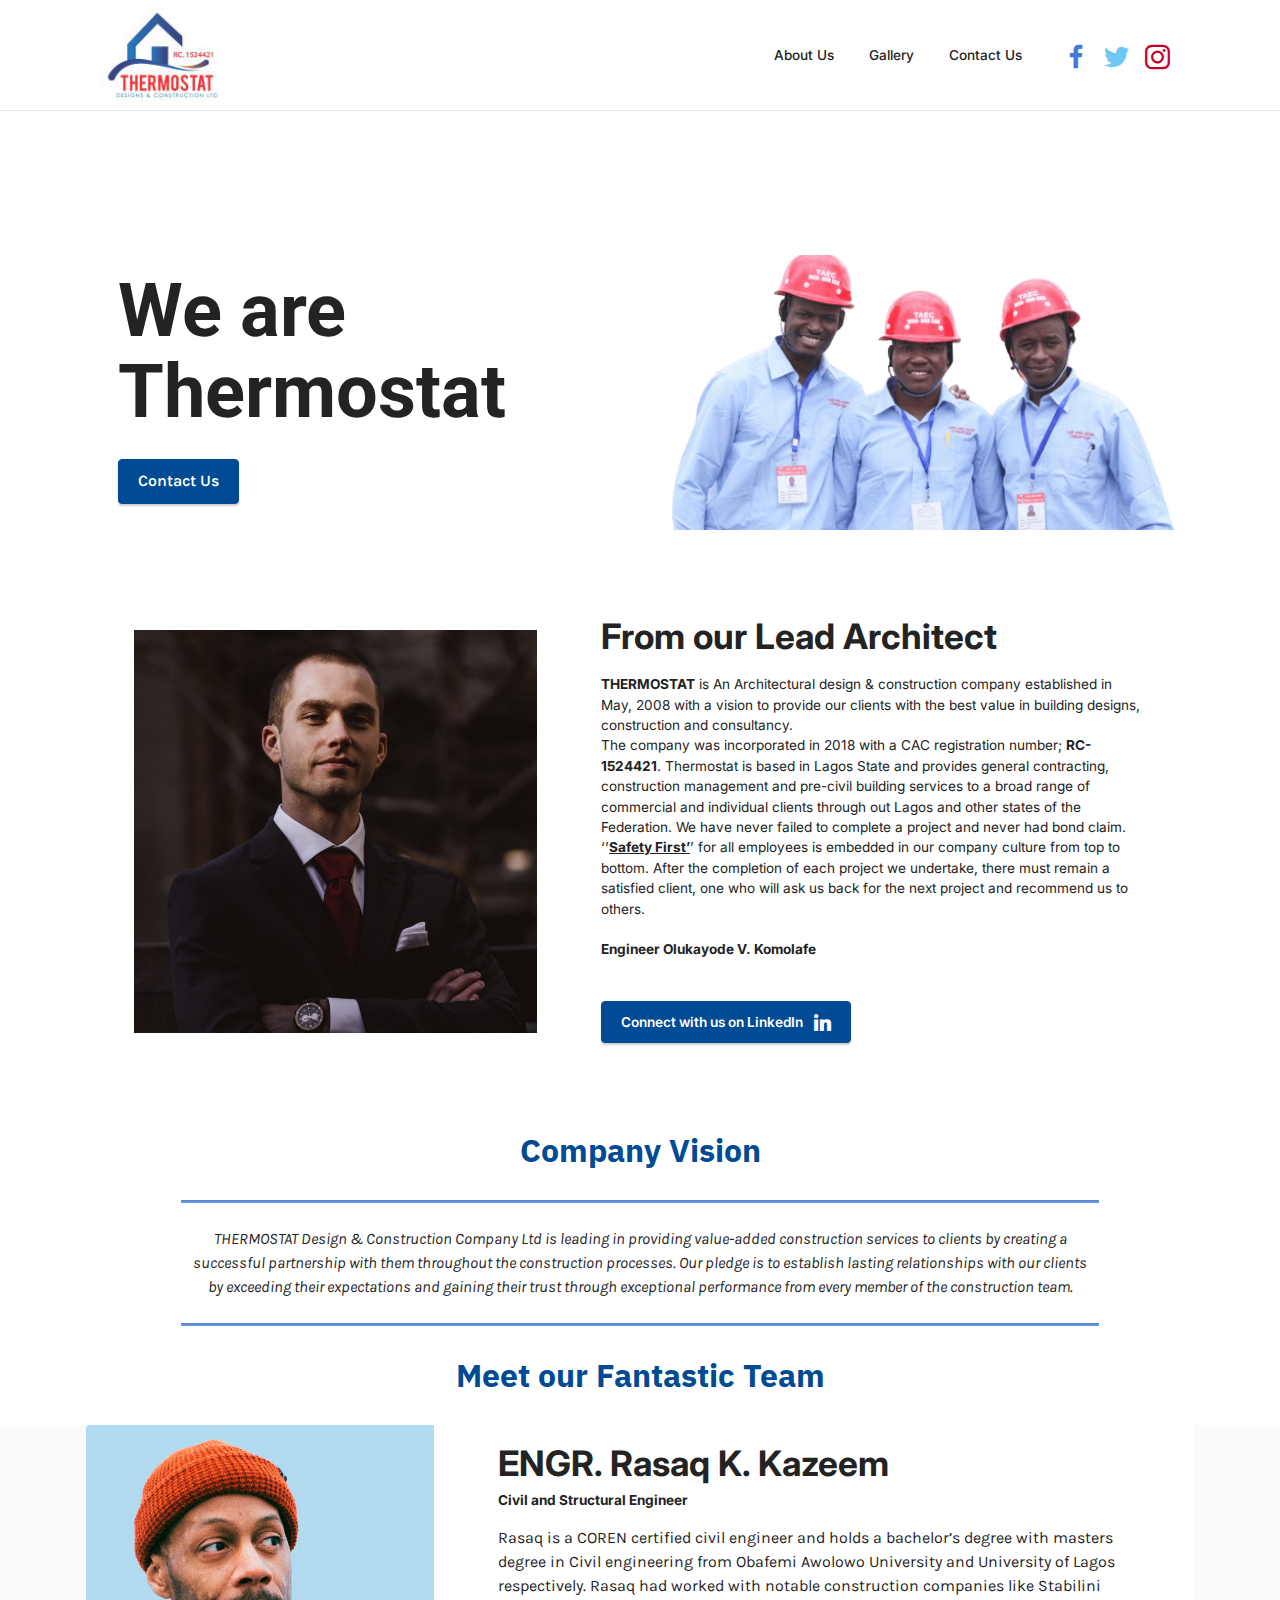
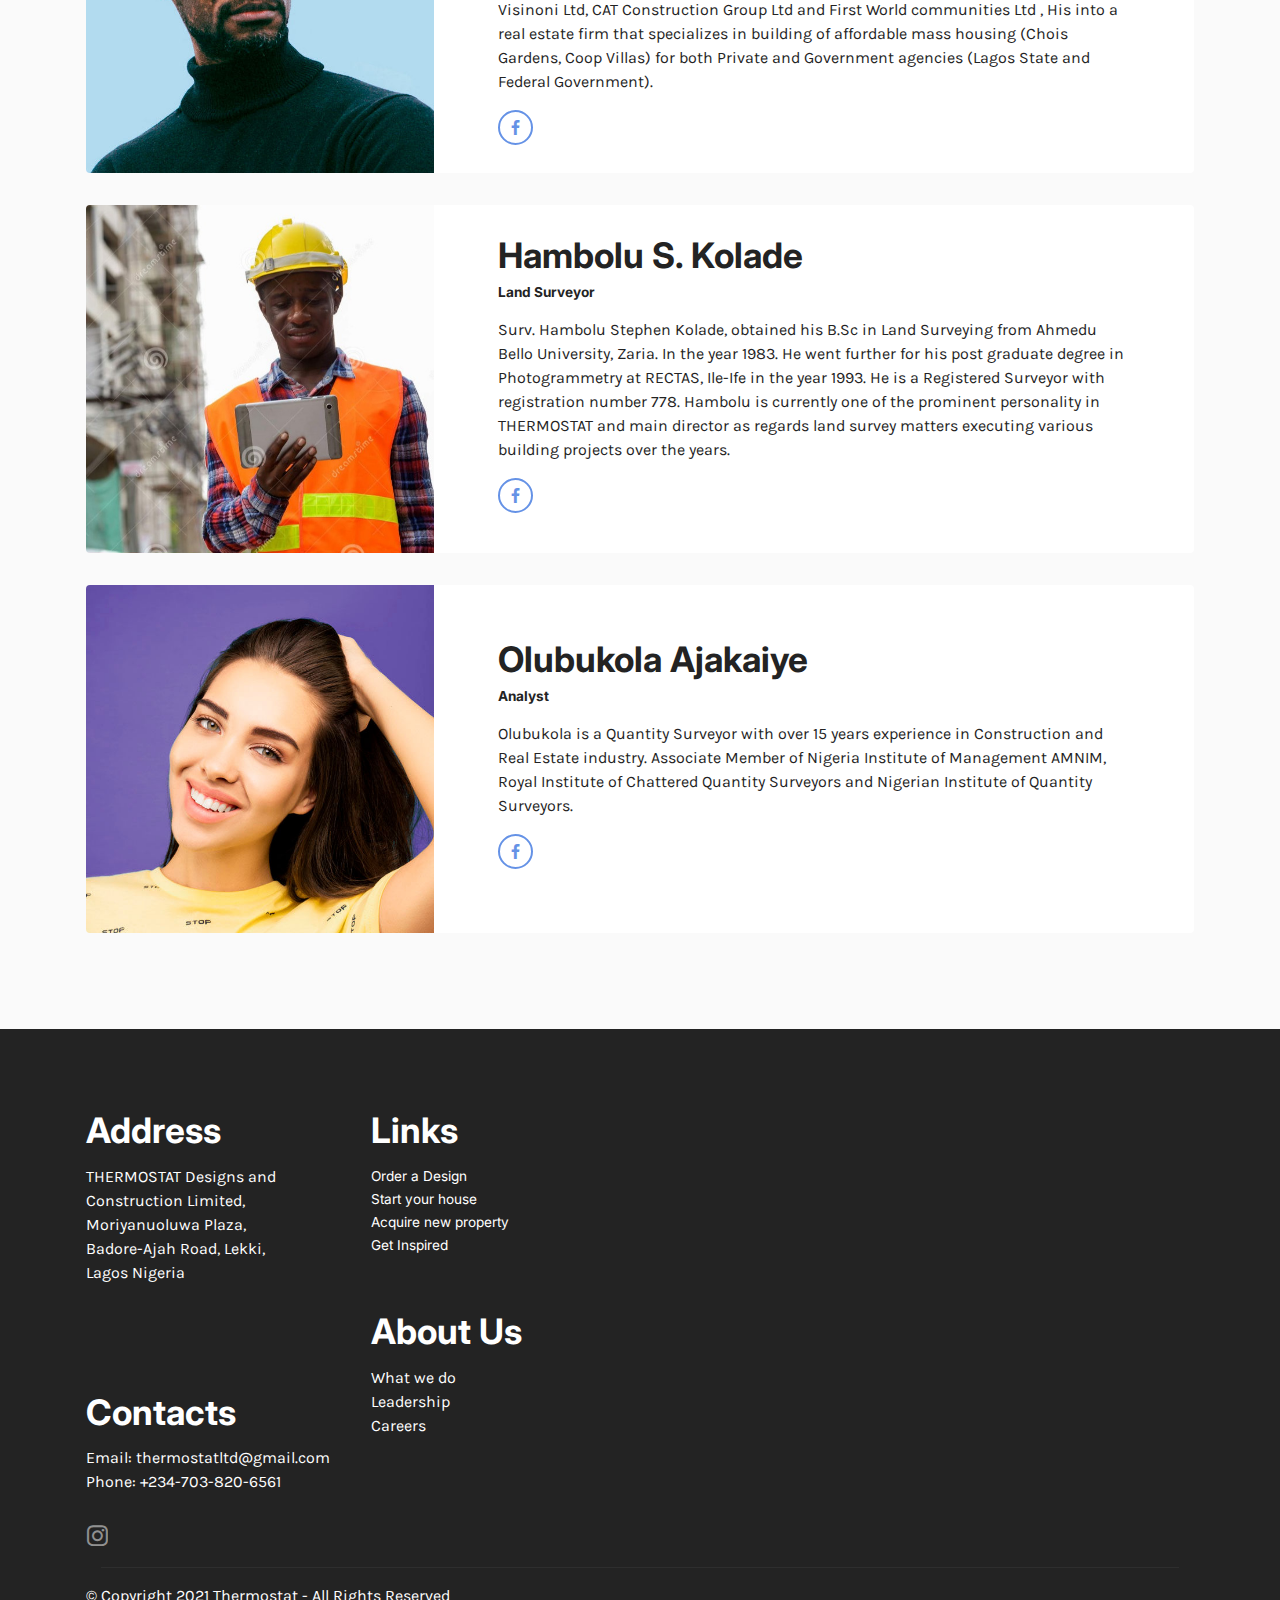
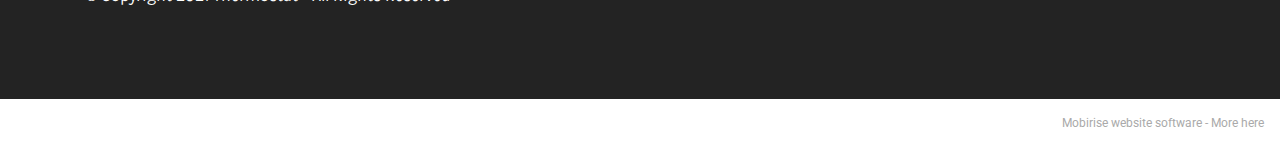
==== about.html @ 5febe9a4 "versionOne" ====
<!DOCTYPE html>
<html  >
<head>
  <!-- Site made with Mobirise Website Builder v5.3.0, https://mobirise.com -->
  <meta charset="UTF-8">
  <meta http-equiv="X-UA-Compatible" content="IE=edge">
  <meta name="generator" content="Mobirise v5.3.0, mobirise.com">
  <meta name="viewport" content="width=device-width, initial-scale=1, minimum-scale=1">
  <link rel="shortcut icon" href="assets/images/img-20190701-wa0022-2-156x96.jpg" type="image/x-icon">
  <meta name="description" content="We are thermostat">
  
  
  <title>About Us</title>
  <link rel="stylesheet" href="assets/tether/tether.min.css">
  <link rel="stylesheet" href="assets/bootstrap/css/bootstrap.min.css">
  <link rel="stylesheet" href="assets/bootstrap/css/bootstrap-grid.min.css">
  <link rel="stylesheet" href="assets/bootstrap/css/bootstrap-reboot.min.css">
  <link rel="stylesheet" href="assets/dropdown/css/style.css">
  <link rel="stylesheet" href="assets/socicon/css/styles.css">
  <link rel="stylesheet" href="assets/theme/css/style.css">
  <link rel="preload" as="style" href="assets/mobirise/css/mbr-additional.css"><link rel="stylesheet" href="assets/mobirise/css/mbr-additional.css" type="text/css">
  
  
  
  
</head>
<body>
  
  <section class="menu cid-svmssDyoMB" once="menu" id="menu1-2h">
    
    <nav class="navbar navbar-dropdown navbar-expand-lg">
        <div class="container">
            <div class="navbar-brand">
                <span class="navbar-logo">
                    
                        <a href="index.html"><img src="assets/images/img-20190701-wa0022-2-156x96.jpg" alt="thermostat" style="height: 5.9rem;"></a>
                    
                </span>
                
            </div>
            <button class="navbar-toggler" type="button" data-toggle="collapse" data-target="#navbarSupportedContent" aria-controls="navbarNavAltMarkup" aria-expanded="false" aria-label="Toggle navigation">
                <div class="hamburger">
                    <span></span>
                    <span></span>
                    <span></span>
                    <span></span>
                </div>
            </button>
            <div class="collapse navbar-collapse" id="navbarSupportedContent">
                <ul class="navbar-nav nav-dropdown nav-right" data-app-modern-menu="true"><li class="nav-item"><a class="nav-link link text-black text-primary display-4" href="about.html">
                            About Us</a></li><li class="nav-item"><a class="nav-link link text-black text-primary display-4" href="construction.html" aria-expanded="false">
                            Gallery</a></li><li class="nav-item"><a class="nav-link link text-black text-primary display-4" href="mailto:thermostatltd@gmail.com">
                            Contact Us</a></li></ul>
                <div class="icons-menu">
                    
                        <a href="http://facebook.com"><span class="p-2 mbr-iconfont socicon-facebook socicon" style="color: rgb(68, 121, 217); fill: rgb(68, 121, 217); font-size: 24px;"></span></a>
                    
                    
                        <a href="http://twitter.com"><span class="p-2 mbr-iconfont socicon-twitter socicon" style="font-size: 25px; color: rgb(110, 199, 242); fill: rgb(110, 199, 242);"></span></a>
                    
                    
                        <a href="http://instagram.com"><span class="p-2 mbr-iconfont socicon-instagram socicon" style="color: rgb(201, 0, 43); fill: rgb(201, 0, 43); font-size: 25px;"></span></a>
                    
                    
                </div>
                
            </div>
        </div>
    </nav>

</section>

<section class="header11 cid-svncXOFyT9" id="header11-2k">

    

    

    <div class="container">
        <div class="row justify-content-center">
            <div class="col-12 col-md-6 image-wrapper">
                <img class="w-100" src="assets/images/image-removebg-preview-4-526x268.png" alt="Mobirise">
            </div>
            <div class="col-12 col-md">
                <div class="text-wrapper text-center">
                    <h1 class="mbr-section-title mbr-fonts-style mb-3 display-1"><strong>We are Thermostat</strong></h1>
                    
                    <div class="mbr-section-btn mt-3"><a class="btn btn-secondary display-7" href="https://mobiri.se">Contact Us</a></div>
                </div>
            </div>
        </div>
    </div>
</section>

<section class="features16 cid-svyBVNTZ7w" id="features17-2m">
    

    
    <div class="container">
        <div class="content-wrapper">
            <div class="row align-items-center">
                <div class="col-12 col-lg-5">
                    <div class="image-wrapper">
                        <img src="assets/images/ali-morshedlou-wmd64tmfc4k-unsplash-980x1470.jpeg" alt="Mobirise">
                    </div>
                </div>
                <div class="col-12 col-lg">
                    <div class="text-wrapper">
                        <h6 class="card-title mbr-fonts-style display-5">
                            <strong>From our Lead Architect</strong></h6>
                        <p class="mbr-text mbr-fonts-style mb-4 display-4"><strong>THERMOSTAT</strong> is An Architectural design &amp; construction company established in May, 2008 with a vision to provide our clients with the best value in building designs, construction and consultancy.<br>The company was incorporated in 2018 with a CAC registration number; <strong>RC-1524421</strong>. Thermostat is based in Lagos State and provides general contracting, construction management and pre-civil building services to a broad range of commercial and individual clients through out Lagos and other states of the Federation. We have never failed to complete a project and never had bond claim.<br>‘’<strong><u>Safety First’</u></strong>’ for all employees is embedded in our company culture from top to bottom. After the completion of&nbsp;each project we undertake, there must remain a satisfied client, one who will ask us back for the next project and recommend us to others.<br><br><strong>Engineer Olukayode V. Komolafe&nbsp;</strong></p>
                        <div class="mbr-section-btn mt-3"><a class="btn btn-secondary display-4" href="https://mobiri.se"><span class="socicon socicon-linkedin mbr-iconfont mbr-iconfont-btn"></span>Connect with us on LinkedIn&nbsp;</a></div>
                    </div>
                </div>
            </div>
        </div>
    </div>
</section>

<section class="content4 cid-svyGqUBRq7" id="content4-2q">
    
    
    <div class="container">
        <div class="row justify-content-center">
            <div class="title col-md-12 col-lg-10">
                <h3 class="mbr-section-title mbr-fonts-style align-center mb-4 display-2">
                    <strong>Company Vision</strong></h3>
                
                
            </div>
        </div>
    </div>
</section>

<section class="content6 cid-svyGAjje8x" id="content6-2r">
    
    <div class="container">
        <div class="row justify-content-center">
            <div class="col-md-12 col-lg-10">
                <hr class="line">
                <p class="mbr-text align-center mbr-fonts-style my-4 display-7"><em>THERMOSTAT Design &amp; Construction Company Ltd&nbsp;is leading in providing value-added construction services to&nbsp;clients by creating a successful partnership with them&nbsp;throughout the construction processes. Our pledge is to&nbsp;establish lasting relationships with our clients by&nbsp;exceeding their expectations and gaining their trust&nbsp;through exceptional performance from every member of&nbsp;the construction team.</em></p>
                <hr class="line">
            </div>
        </div>
    </div>
</section>

<section class="content4 cid-svyEuhQWrg" id="content4-2p">
    
    
    <div class="container">
        <div class="row justify-content-center">
            <div class="title col-md-12 col-lg-10">
                <h3 class="mbr-section-title mbr-fonts-style align-center mb-4 display-2">
                    <strong>Meet our Fantastic Team</strong></h3>
                
                
            </div>
        </div>
    </div>
</section>

<section class="team2 cid-svyEoRI7Rj" xmlns="http://www.w3.org/1999/html" id="team2-2n">
    
    
    <div class="container">
        <div class="card">
            <div class="card-wrapper">
                <div class="row align-items-center">
                    <div class="col-12 col-md-4">
                        <div class="image-wrapper">
                            <img src="assets/images/team1.jpg" alt="Mobirise">
                        </div>
                    </div>
                    <div class="col-12 col-md">
                        <div class="card-box">
                            <h5 class="card-title mbr-fonts-style m-0 display-5"><strong>ENGR. Rasaq K. Kazeem</strong></h5>
                            <h6 class="mbr-fonts-style mb-3 display-4">
                                <strong>Civil and Structural Engineer</strong></h6>
                            <p class="mbr-text mbr-fonts-style display-7">Rasaq is a COREN certified civil engineer and holds a bachelor’s degree with masters degree in Civil engineering from Obafemi Awolowo University and University of Lagos respectively. Rasaq had worked with notable construction companies like Stabilini Visinoni Ltd, CAT Construction Group Ltd and First World communities Ltd , His into a real estate firm that specializes in building of affordable mass housing (Chois Gardens, Coop Villas) for both Private and Government agencies (Lagos State and Federal Government).</p>
                            <div class="social-row display-7">
                                <div class="soc-item">
                                    <a href="https://www.facebook.com/Mobirise/" target="_blank">
                                        <span class="mbr-iconfont socicon-facebook socicon" style="font-size: 15px;"></span>
                                    </a>
                                </div>
                                
                                
                                
                                
                            </div>
                        </div>
                    </div>
                </div>
            </div>
        </div>
        <div class="card">
            <div class="card-wrapper">
                <div class="row align-items-center">
                    <div class="col-12 col-md-4">
                        <div class="image-wrapper">
                            <img src="assets/images/young-happy-black-african-man-construction-worker-smiling-using-digital-tablet-building-site-young-happy-black-african-130657425-980x709.jpeg" alt="Mobirise">
                        </div>
                    </div>
                    <div class="col-12 col-md">
                        <div class="card-box">
                            <h5 class="card-title mbr-fonts-style m-0 display-5">
                                <strong>Hambolu S. Kolade</strong></h5>
                            <h6 class="mbr-fonts-style mb-3 display-4">
                                <strong>Land Surveyor</strong></h6>
                            <p class="mbr-text mbr-fonts-style display-7">Surv. Hambolu Stephen Kolade, obtained his B.Sc in Land Surveying from Ahmedu Bello University, Zaria. In the&nbsp;year 1983. He went further for his post graduate degree in Photogrammetry at RECTAS, Ile-Ife in the year 1993. He is a Registered Surveyor with registration number 778.&nbsp;Hambolu is currently one of the prominent personality in THERMOSTAT and main director as regards land survey&nbsp;matters executing various building projects over the years.</p>
                            <div class="social-row display-7">
                                <div class="soc-item">
                                    <a href="https://www.facebook.com/Mobirise/" target="_blank">
                                        <span class="mbr-iconfont socicon-facebook socicon" style="font-size: 15px;"></span>
                                    </a>
                                </div>
                                
                                
                                
                                
                            </div>
                        </div>
                    </div>
                </div>
            </div>
        </div>
        <div class="card">
            <div class="card-wrapper">
                <div class="row align-items-center">
                    <div class="col-12 col-md-4">
                        <div class="image-wrapper">
                            <img src="assets/images/team3.jpg" alt="Mobirise">
                        </div>
                    </div>
                    <div class="col-12 col-md">
                        <div class="card-box">
                            <h5 class="card-title mbr-fonts-style m-0 display-5">
                                <strong>Olubukola Ajakaiye</strong></h5>
                            <h6 class="mbr-fonts-style mb-3 display-4">
                                <strong>Analyst</strong>
                            </h6>
                            <p class="mbr-text mbr-fonts-style display-7">Olubukola is a Quantity Surveyor with over 15 years experience in Construction and Real Estate industry.&nbsp;Associate Member of Nigeria Institute of Management AMNIM, Royal Institute of Chattered Quantity Surveyors&nbsp;and Nigerian Institute of Quantity Surveyors.</p>
                            <div class="social-row display-7">
                                <div class="soc-item">
                                    <a href="https://www.facebook.com/Mobirise/" target="_blank">
                                        <span class="mbr-iconfont socicon-facebook socicon" style="font-size: 15px;"></span>
                                    </a>
                                </div>
                                
                                
                                
                                
                            </div>
                        </div>
                    </div>
                </div>
            </div>
        </div>
    </div>
</section>

<section class="footer6 cid-svmssSylub" once="footers" id="footer6-2i">

    

    

    <div class="container">
        <div class="row content mbr-white">
            <div class="col-12 col-md-3 mbr-fonts-style display-5">
                <h5 class="mbr-section-subtitle mbr-fonts-style mb-2 display-5">
                    <strong>Address</strong>
                </h5>
                <p class="mbr-text mbr-fonts-style display-7">THERMOSTAT Designs and Construction Limited,<br>Moriyanuoluwa Plaza, <br>Badore-Ajah Road, Lekki, <br>Lagos Nigeria</p> <br>
                <h5 class="mbr-section-subtitle mbr-fonts-style mb-2 mt-4 display-5">
                    <strong>Contacts</strong>
                </h5>
                <p class="mbr-text mbr-fonts-style mb-4 display-7">
                    Email: thermostatltd@gmail.com <br>
                    Phone: +234-703-820-6561<br></p>
            </div>
            <div class="col-12 col-md-3 mbr-fonts-style display-5">
                <h5 class="mbr-section-subtitle mbr-fonts-style mb-2 display-5">
                    <strong>Links</strong>
                </h5>
                <ul class="list mbr-fonts-style mb-4 display-4">
                    <li class="mbr-text item-wrap">
                        Order a Design</li><li class="mbr-text item-wrap">Start your house</li><li class="mbr-text item-wrap">Acquire new property</li><li class="mbr-text item-wrap">Get Inspired</li>
                </ul>
                <h5 class="mbr-section-subtitle mbr-fonts-style mb-2 mt-5 display-5">
                    <strong>About Us</strong></h5>
                <p class="mbr-text mbr-fonts-style mb-4 display-7">What we do<br>Leadership<br>Careers</p>
            </div>
            <div class="col-12 col-md-6">
                <div class="google-map"><iframe frameborder="0" style="border:0" src="https://www.google.com/maps/embed?pb=!1m18!1m12!1m3!1d247.75878754926163!2d3.6013709688642686!3d6.5038795688010085!2m3!1f0!2f0!3f0!3m2!1i1024!2i768!4f13.1!3m3!1m2!1s0x103bfa6a62e0cfd1%3A0x68e7633f0a376bea!2sBadore%20Rd%2C%20Lambasa%2C%20Lekki%2C%20Nigeria!5e0!3m2!1sen!2sru!4v1618786072314!5m2!1sen!2sru" allowfullscreen=""></iframe></div>
            </div>
            <div class="col-md-6">
                <div class="social-list align-left">
                    <div class="soc-item">
                        <a href="https://instagram.com/Thermostat_777">
                            <span class="mbr-iconfont mbr-iconfont-social socicon-instagram socicon" style="color: rgb(255, 255, 255); fill: rgb(255, 255, 255);"></span>
                        </a>
                    </div>
                    
                    
                    
                    
                    
                </div>
            </div>
        </div>
        <div class="footer-lower">
            <div class="media-container-row">
                <div class="col-sm-12">
                    <hr>
                </div>
            </div>
            <div class="col-sm-12 copyright pl-0">
                <p class="mbr-text mbr-fonts-style mbr-white display-7">
                    © Copyright 2021 Thermostat - All Rights Reserved
                </p>
            </div>
        </div>
    </div>
</section><section style="background-color: #fff; font-family: -apple-system, BlinkMacSystemFont, 'Segoe UI', 'Roboto', 'Helvetica Neue', Arial, sans-serif; color:#aaa; font-size:12px; padding: 0; align-items: center; display: flex;"><a href="https://mobirise.site/v" style="flex: 1 1; height: 3rem; padding-left: 1rem;"></a><p style="flex: 0 0 auto; margin:0; padding-right:1rem;">Mobirise website software - <a href="https://mobirise.site/o" style="color:#aaa;">More here</a></p></section><script src="assets/web/assets/jquery/jquery.min.js"></script>  <script src="assets/popper/popper.min.js"></script>  <script src="assets/tether/tether.min.js"></script>  <script src="assets/bootstrap/js/bootstrap.min.js"></script>  <script src="assets/smoothscroll/smooth-scroll.js"></script>  <script src="assets/dropdown/js/nav-dropdown.js"></script>  <script src="assets/dropdown/js/navbar-dropdown.js"></script>  <script src="assets/touchswipe/jquery.touch-swipe.min.js"></script>  <script src="assets/theme/js/script.js"></script>  
  
  
</body>
</html>
---- assets/dropdown/css/style.css ----
.navbar-dropdown {
  left: 0;
  padding: 0;
  position: absolute;
  right: 0;
  top: 0;
  transition: all 0.45s ease;
  z-index: 1030;
  background: #282828; }
  .navbar-dropdown .navbar-logo {
    margin-right: 0.8rem;
    transition: margin 0.3s ease-in-out;
    vertical-align: middle; }
    .navbar-dropdown .navbar-logo img {
      height: 3.125rem;
      transition: all 0.3s ease-in-out; }
    .navbar-dropdown .navbar-logo.mbr-iconfont {
      font-size: 3.125rem;
      line-height: 3.125rem; }
  .navbar-dropdown .navbar-caption {
    font-weight: 700;
    white-space: normal;
    vertical-align: -4px;
    line-height: 3.125rem !important; }
    .navbar-dropdown .navbar-caption, .navbar-dropdown .navbar-caption:hover {
      color: inherit;
      text-decoration: none; }
  .navbar-dropdown .mbr-iconfont + .navbar-caption {
    vertical-align: -1px; }
  .navbar-dropdown.navbar-fixed-top {
    position: fixed; }
  .navbar-dropdown .navbar-brand span {
    vertical-align: -4px; }
  .navbar-dropdown.bg-color.transparent {
    background: none; }
  .navbar-dropdown.navbar-short .navbar-brand {
    padding: 0.625rem 0; }
    .navbar-dropdown.navbar-short .navbar-brand span {
      vertical-align: -1px; }
  .navbar-dropdown.navbar-short .navbar-caption {
    line-height: 2.375rem !important;
    vertical-align: -2px; }
  .navbar-dropdown.navbar-short .navbar-logo {
    margin-right: 0.5rem; }
    .navbar-dropdown.navbar-short .navbar-logo img {
      height: 2.375rem; }
    .navbar-dropdown.navbar-short .navbar-logo.mbr-iconfont {
      font-size: 2.375rem;
      line-height: 2.375rem; }
  .navbar-dropdown.navbar-short .mbr-table-cell {
    height: 3.625rem; }
  .navbar-dropdown .navbar-close {
    left: 0.6875rem;
    position: fixed;
    top: 0.75rem;
    z-index: 1000; }
  .navbar-dropdown .hamburger-icon {
    content: "";
    display: inline-block;
    vertical-align: middle;
    width: 16px;
    -webkit-box-shadow: 0 -6px 0 1px #282828,0 0 0 1px #282828,0 6px 0 1px #282828;
    -moz-box-shadow: 0 -6px 0 1px #282828,0 0 0 1px #282828,0 6px 0 1px #282828;
    box-shadow: 0 -6px 0 1px #282828,0 0 0 1px #282828,0 6px 0 1px #282828; }

.dropdown-menu .dropdown-toggle[data-toggle="dropdown-submenu"]::after {
  border-bottom: 0.35em solid transparent;
  border-left: 0.35em solid;
  border-right: 0;
  border-top: 0.35em solid transparent;
  margin-left: 0.3rem; }

.dropdown-menu .dropdown-item:focus {
  outline: 0; }

.nav-dropdown {
  font-size: 0.75rem;
  font-weight: 500;
  height: auto !important; }
  .nav-dropdown .nav-btn {
    padding-left: 1rem; }
  .nav-dropdown .link {
    margin: .667em 1.667em;
    font-weight: 500;
    padding: 0;
    transition: color .2s ease-in-out; }
    .nav-dropdown .link.dropdown-toggle {
      margin-right: 2.583em; }
      .nav-dropdown .link.dropdown-toggle::after {
        margin-left: .25rem;
        border-top: 0.35em solid;
        border-right: 0.35em solid transparent;
        border-left: 0.35em solid transparent;
        border-bottom: 0; }
      .nav-dropdown .link.dropdown-toggle[aria-expanded="true"] {
        margin: 0;
        padding: 0.667em 3.263em  0.667em 1.667em; }
  .nav-dropdown .link::after,
  .nav-dropdown .dropdown-item::after {
    color: inherit; }
  .nav-dropdown .btn {
    font-size: 0.75rem;
    font-weight: 700;
    letter-spacing: 0;
    margin-bottom: 0;
    padding-left: 1.25rem;
    padding-right: 1.25rem; }
  .nav-dropdown .dropdown-menu {
    border-radius: 0;
    border: 0;
    left: 0;
    margin: 0;
    padding-bottom: 1.25rem;
    padding-top: 1.25rem;
    position: relative; }
  .nav-dropdown .dropdown-submenu {
    margin-left: 0.125rem;
    top: 0; }
  .nav-dropdown .dropdown-item {
    font-weight: 500;
    line-height: 2;
    padding: 0.3846em 4.615em 0.3846em 1.5385em;
    position: relative;
    transition: color .2s ease-in-out, background-color .2s ease-in-out; }
    .nav-dropdown .dropdown-item::after {
      margin-top: -0.3077em;
      position: absolute;
      right: 1.1538em;
      top: 50%; }
    .nav-dropdown .dropdown-item:focus, .nav-dropdown .dropdown-item:hover {
      background: none; }

@media (max-width: 767px) {
  .nav-dropdown.navbar-toggleable-sm {
    bottom: 0;
    display: none;
    left: 0;
    overflow-x: hidden;
    position: fixed;
    top: 0;
    transform: translateX(-100%);
    -ms-transform: translateX(-100%);
    -webkit-transform: translateX(-100%);
    width: 18.75rem;
    z-index: 999; } }
.nav-dropdown.navbar-toggleable-xl {
  bottom: 0;
  display: none;
  left: 0;
  overflow-x: hidden;
  position: fixed;
  top: 0;
  transform: translateX(-100%);
  -ms-transform: translateX(-100%);
  -webkit-transform: translateX(-100%);
  width: 18.75rem;
  z-index: 999; }

.nav-dropdown-sm {
  display: block !important;
  overflow-x: hidden;
  overflow: auto;
  padding-top: 3.875rem; }
  .nav-dropdown-sm::after {
    content: "";
    display: block;
    height: 3rem;
    width: 100%; }
  .nav-dropdown-sm.collapse.in ~ .navbar-close {
    display: block !important; }
  .nav-dropdown-sm.collapsing, .nav-dropdown-sm.collapse.in {
    transform: translateX(0);
    -ms-transform: translateX(0);
    -webkit-transform: translateX(0);
    transition: all 0.25s ease-out;
    -webkit-transition: all 0.25s ease-out;
    background: #282828; }
  .nav-dropdown-sm.collapsing[aria-expanded="false"] {
    transform: translateX(-100%);
    -ms-transform: translateX(-100%);
    -webkit-transform: translateX(-100%); }
  .nav-dropdown-sm .nav-item {
    display: block;
    margin-left: 0 !important;
    padding-left: 0; }
  .nav-dropdown-sm .link,
  .nav-dropdown-sm .dropdown-item {
    border-top: 1px dotted rgba(255, 255, 255, 0.1);
    font-size: 0.8125rem;
    line-height: 1.6;
    margin: 0 !important;
    padding: 0.875rem 2.4rem 0.875rem 1.5625rem !important;
    position: relative;
    white-space: normal; }
    .nav-dropdown-sm .link:focus, .nav-dropdown-sm .link:hover,
    .nav-dropdown-sm .dropdown-item:focus,
    .nav-dropdown-sm .dropdown-item:hover {
      background: rgba(0, 0, 0, 0.2) !important;
      color: #c0a375; }
  .nav-dropdown-sm .nav-btn {
    position: relative;
    padding: 1.5625rem 1.5625rem 0 1.5625rem; }
    .nav-dropdown-sm .nav-btn::before {
      border-top: 1px dotted rgba(255, 255, 255, 0.1);
      content: "";
      left: 0;
      position: absolute;
      top: 0;
      width: 100%; }
    .nav-dropdown-sm .nav-btn + .nav-btn {
      padding-top: 0.625rem; }
      .nav-dropdown-sm .nav-btn + .nav-btn::before {
        display: none; }
  .nav-dropdown-sm .btn {
    padding: 0.625rem 0; }
  .nav-dropdown-sm .dropdown-toggle[data-toggle="dropdown-submenu"]::after {
    margin-left: .25rem;
    border-top: 0.35em solid;
    border-right: 0.35em solid transparent;
    border-left: 0.35em solid transparent;
    border-bottom: 0; }
  .nav-dropdown-sm .dropdown-toggle[data-toggle="dropdown-submenu"][aria-expanded="true"]::after {
    border-top: 0;
    border-right: 0.35em solid transparent;
    border-left: 0.35em solid transparent;
    border-bottom: 0.35em solid; }
  .nav-dropdown-sm .dropdown-menu {
    margin: 0;
    padding: 0;
    position: relative;
    top: 0;
    left: 0;
    width: 100%;
    border: 0;
    float: none;
    border-radius: 0;
    background: none; }
  .nav-dropdown-sm .dropdown-submenu {
    left: 100%;
    margin-left: 0.125rem;
    margin-top: -1.25rem;
    top: 0; }

.navbar-toggleable-sm .nav-dropdown .dropdown-menu {
  position: absolute; }

.navbar-toggleable-sm .nav-dropdown .dropdown-submenu {
  left: 100%;
  margin-left: 0.125rem;
  margin-top: -1.25rem;
  top: 0; }

.navbar-toggleable-sm.opened .nav-dropdown .dropdown-menu {
  position: relative; }

.navbar-toggleable-sm.opened .nav-dropdown .dropdown-submenu {
  left: 0;
  margin-left: 00rem;
  margin-top: 0rem;
  top: 0; }

.is-builder .nav-dropdown.collapsing {
  transition: none !important; }

/*# sourceMappingURL=style.css.map */
---- assets/socicon/css/styles.css ----
@charset "UTF-8";

@font-face {
  font-family: 'Socicon';
  src:  url('../fonts/socicon.eot');
  src:  url('../fonts/socicon.eot?#iefix') format('embedded-opentype'),
    url('../fonts/socicon.woff2') format('woff2'),
    url('../fonts/socicon.ttf') format('truetype'),
    url('../fonts/socicon.woff') format('woff'),
    url('../fonts/socicon.svg#socicon') format('svg');
  font-weight: normal;
  font-style: normal;
  font-display: swap;
}

[data-icon]:before {
  font-family: "socicon" !important;
  content: attr(data-icon);
  font-style: normal !important;
  font-weight: normal !important;
  font-variant: normal !important;
  text-transform: none !important;
  speak: none;
  line-height: 1;
  -webkit-font-smoothing: antialiased;
  -moz-osx-font-smoothing: grayscale;
}

[class^="socicon-"], [class*=" socicon-"] {
  /* use !important to prevent issues with browser extensions that change fonts */
  font-family: 'Socicon' !important;
  speak: none;
  font-style: normal;
  font-weight: normal;
  font-variant: normal;
  text-transform: none;
  line-height: 1;

  /* Better Font Rendering =========== */
  -webkit-font-smoothing: antialiased;
  -moz-osx-font-smoothing: grayscale;
}

.socicon-eitaa:before {
  content: "\e97c";
}
.socicon-soroush:before {
  content: "\e97d";
}
.socicon-bale:before {
  content: "\e97e";
}
.socicon-zazzle:before {
  content: "\e97b";
}
.socicon-society6:before {
  content: "\e97a";
}
.socicon-redbubble:before {
  content: "\e979";
}
.socicon-avvo:before {
  content: "\e978";
}
.socicon-stitcher:before {
  content: "\e977";
}
.socicon-googlehangouts:before {
  content: "\e974";
}
.socicon-dlive:before {
  content: "\e975";
}
.socicon-vsco:before {
  content: "\e976";
}
.socicon-flipboard:before {
  content: "\e973";
}
.socicon-ubuntu:before {
  content: "\e958";
}
.socicon-artstation:before {
  content: "\e959";
}
.socicon-invision:before {
  content: "\e95a";
}
.socicon-torial:before {
  content: "\e95b";
}
.socicon-collectorz:before {
  content: "\e95c";
}
.socicon-seenthis:before {
  content: "\e95d";
}
.socicon-googleplaymusic:before {
  content: "\e95e";
}
.socicon-debian:before {
  content: "\e95f";
}
.socicon-filmfreeway:before {
  content: "\e960";
}
.socicon-gnome:before {
  content: "\e961";
}
.socicon-itchio:before {
  content: "\e962";
}
.socicon-jamendo:before {
  content: "\e963";
}
.socicon-mix:before {
  content: "\e964";
}
.socicon-sharepoint:before {
  content: "\e965";
}
.socicon-tinder:before {
  content: "\e966";
}
.socicon-windguru:before {
  content: "\e967";
}
.socicon-cdbaby:before {
  content: "\e968";
}
.socicon-elementaryos:before {
  content: "\e969";
}
.socicon-stage32:before {
  content: "\e96a";
}
.socicon-tiktok:before {
  content: "\e96b";
}
.socicon-gitter:before {
  content: "\e96c";
}
.socicon-letterboxd:before {
  content: "\e96d";
}
.socicon-threema:before {
  content: "\e96e";
}
.socicon-splice:before {
  content: "\e96f";
}
.socicon-metapop:before {
  content: "\e970";
}
.socicon-naver:before {
  content: "\e971";
}
.socicon-remote:before {
  content: "\e972";
}
.socicon-internet:before {
  content: "\e957";
}
.socicon-moddb:before {
  content: "\e94b";
}
.socicon-indiedb:before {
  content: "\e94c";
}
.socicon-traxsource:before {
  content: "\e94d";
}
.socicon-gamefor:before {
  content: "\e94e";
}
.socicon-pixiv:before {
  content: "\e94f";
}
.socicon-myanimelist:before {
  content: "\e950";
}
.socicon-blackberry:before {
  content: "\e951";
}
.socicon-wickr:before {
  content: "\e952";
}
.socicon-spip:before {
  content: "\e953";
}
.socicon-napster:before {
  content: "\e954";
}
.socicon-beatport:before {
  content: "\e955";
}
.socicon-hackerone:before {
  content: "\e956";
}
.socicon-hackernews:before {
  content: "\e946";
}
.socicon-smashwords:before {
  content: "\e947";
}
.socicon-kobo:before {
  content: "\e948";
}
.socicon-bookbub:before {
  content: "\e949";
}
.socicon-mailru:before {
  content: "\e94a";
}
.socicon-gitlab:before {
  content: "\e945";
}
.socicon-instructables:before {
  content: "\e944";
}
.socicon-portfolio:before {
  content: "\e943";
}
.socicon-codered:before {
  content: "\e940";
}
.socicon-origin:before {
  content: "\e941";
}
.socicon-nextdoor:before {
  content: "\e942";
}
.socicon-udemy:before {
  content: "\e93f";
}
.socicon-livemaster:before {
  content: "\e93e";
}
.socicon-crunchbase:before {
  content: "\e93b";
}
.socicon-homefy:before {
  content: "\e93c";
}
.socicon-calendly:before {
  content: "\e93d";
}
.socicon-realtor:before {
  content: "\e90f";
}
.socicon-tidal:before {
  content: "\e910";
}
.socicon-qobuz:before {
  content: "\e911";
}
.socicon-natgeo:before {
  content: "\e912";
}
.socicon-mastodon:before {
  content: "\e913";
}
.socicon-unsplash:before {
  content: "\e914";
}
.socicon-homeadvisor:before {
  content: "\e915";
}
.socicon-angieslist:before {
  content: "\e916";
}
.socicon-codepen:before {
  content: "\e917";
}
.socicon-slack:before {
  content: "\e918";
}
.socicon-openaigym:before {
  content: "\e919";
}
.socicon-logmein:before {
  content: "\e91a";
}
.socicon-fiverr:before {
  content: "\e91b";
}
.socicon-gotomeeting:before {
  content: "\e91c";
}
.socicon-aliexpress:before {
  content: "\e91d";
}
.socicon-guru:before {
  content: "\e91e";
}
.socicon-appstore:before {
  content: "\e91f";
}
.socicon-homes:before {
  content: "\e920";
}
.socicon-zoom:before {
  content: "\e921";
}
.socicon-alibaba:before {
  content: "\e922";
}
.socicon-craigslist:before {
  content: "\e923";
}
.socicon-wix:before {
  content: "\e924";
}
.socicon-redfin:before {
  content: "\e925";
}
.socicon-googlecalendar:before {
  content: "\e926";
}
.socicon-shopify:before {
  content: "\e927";
}
.socicon-freelancer:before {
  content: "\e928";
}
.socicon-seedrs:before {
  content: "\e929";
}
.socicon-bing:before {
  content: "\e92a";
}
.socicon-doodle:before {
  content: "\e92b";
}
.socicon-bonanza:before {
  content: "\e92c";
}
.socicon-squarespace:before {
  content: "\e92d";
}
.socicon-toptal:before {
  content: "\e92e";
}
.socicon-gust:before {
  content: "\e92f";
}
.socicon-ask:before {
  content: "\e930";
}
.socicon-trulia:before {
  content: "\e931";
}
.socicon-loomly:before {
  content: "\e932";
}
.socicon-ghost:before {
  content: "\e933";
}
.socicon-upwork:before {
  content: "\e934";
}
.socicon-fundable:before {
  content: "\e935";
}
.socicon-booking:before {
  content: "\e936";
}
.socicon-googlemaps:before {
  content: "\e937";
}
.socicon-zillow:before {
  content: "\e938";
}
.socicon-niconico:before {
  content: "\e939";
}
.socicon-toneden:before {
  content: "\e93a";
}
.socicon-augment:before {
  content: "\e908";
}
.socicon-bitbucket:before {
  content: "\e909";
}
.socicon-fyuse:before {
  content: "\e90a";
}
.socicon-yt-gaming:before {
  content: "\e90b";
}
.socicon-sketchfab:before {
  content: "\e90c";
}
.socicon-mobcrush:before {
  content: "\e90d";
}
.socicon-microsoft:before {
  content: "\e90e";
}
.socicon-pandora:before {
  content: "\e907";
}
.socicon-messenger:before {
  content: "\e906";
}
.socicon-gamewisp:before {
  content: "\e905";
}
.socicon-bloglovin:before {
  content: "\e904";
}
.socicon-tunein:before {
  content: "\e903";
}
.socicon-gamejolt:before {
  content: "\e901";
}
.socicon-trello:before {
  content: "\e902";
}
.socicon-spreadshirt:before {
  content: "\e900";
}
.socicon-500px:before {
  content: "\e000";
}
.socicon-8tracks:before {
  content: "\e001";
}
.socicon-airbnb:before {
  content: "\e002";
}
.socicon-alliance:before {
  content: "\e003";
}
.socicon-amazon:before {
  content: "\e004";
}
.socicon-amplement:before {
  content: "\e005";
}
.socicon-android:before {
  content: "\e006";
}
.socicon-angellist:before {
  content: "\e007";
}
.socicon-apple:before {
  content: "\e008";
}
.socicon-appnet:before {
  content: "\e009";
}
.socicon-baidu:before {
  content: "\e00a";
}
.socicon-bandcamp:before {
  content: "\e00b";
}
.socicon-battlenet:before {
  content: "\e00c";
}
.socicon-mixer:before {
  content: "\e00d";
}
.socicon-bebee:before {
  content: "\e00e";
}
.socicon-bebo:before {
  content: "\e00f";
}
.socicon-behance:before {
  content: "\e010";
}
.socicon-blizzard:before {
  content: "\e011";
}
.socicon-blogger:before {
  content: "\e012";
}
.socicon-buffer:before {
  content: "\e013";
}
.socicon-chrome:before {
  content: "\e014";
}
.socicon-coderwall:before {
  content: "\e015";
}
.socicon-curse:before {
  content: "\e016";
}
.socicon-dailymotion:before {
  content: "\e017";
}
.socicon-deezer:before {
  content: "\e018";
}
.socicon-delicious:before {
  content: "\e019";
}
.socicon-deviantart:before {
  content: "\e01a";
}
.socicon-diablo:before {
  content: "\e01b";
}
.socicon-digg:before {
  content: "\e01c";
}
.socicon-discord:before {
  content: "\e01d";
}
.socicon-disqus:before {
  content: "\e01e";
}
.socicon-douban:before {
  content: "\e01f";
}
.socicon-draugiem:before {
  content: "\e020";
}
.socicon-dribbble:before {
  content: "\e021";
}
.socicon-drupal:before {
  content: "\e022";
}
.socicon-ebay:before {
  content: "\e023";
}
.socicon-ello:before {
  content: "\e024";
}
.socicon-endomodo:before {
  content: "\e025";
}
.socicon-envato:before {
  content: "\e026";
}
.socicon-etsy:before {
  content: "\e027";
}
.socicon-facebook:before {
  content: "\e028";
}
.socicon-feedburner:before {
  content: "\e029";
}
.socicon-filmweb:before {
  content: "\e02a";
}
.socicon-firefox:before {
  content: "\e02b";
}
.socicon-flattr:before {
  content: "\e02c";
}
.socicon-flickr:before {
  content: "\e02d";
}
.socicon-formulr:before {
  content: "\e02e";
}
.socicon-forrst:before {
  content: "\e02f";
}
.socicon-foursquare:before {
  content: "\e030";
}
.socicon-friendfeed:before {
  content: "\e031";
}
.socicon-github:before {
  content: "\e032";
}
.socicon-goodreads:before {
  content: "\e033";
}
.socicon-google:before {
  content: "\e034";
}
.socicon-googlescholar:before {
  content: "\e035";
}
.socicon-googlegroups:before {
  content: "\e036";
}
.socicon-googlephotos:before {
  content: "\e037";
}
.socicon-googleplus:before {
  content: "\e038";
}
.socicon-grooveshark:before {
  content: "\e039";
}
.socicon-hackerrank:before {
  content: "\e03a";
}
.socicon-hearthstone:before {
  content: "\e03b";
}
.socicon-hellocoton:before {
  content: "\e03c";
}
.socicon-heroes:before {
  content: "\e03d";
}
.socicon-smashcast:before {
  content: "\e03e";
}
.socicon-horde:before {
  content: "\e03f";
}
.socicon-houzz:before {
  content: "\e040";
}
.socicon-icq:before {
  content: "\e041";
}
.socicon-identica:before {
  content: "\e042";
}
.socicon-imdb:before {
  content: "\e043";
}
.socicon-instagram:before {
  content: "\e044";
}
.socicon-issuu:before {
  content: "\e045";
}
.socicon-istock:before {
  content: "\e046";
}
.socicon-itunes:before {
  content: "\e047";
}
.socicon-keybase:before {
  content: "\e048";
}
.socicon-lanyrd:before {
  content: "\e049";
}
.socicon-lastfm:before {
  content: "\e04a";
}
.socicon-line:before {
  content: "\e04b";
}
.socicon-linkedin:before {
  content: "\e04c";
}
.socicon-livejournal:before {
  content: "\e04d";
}
.socicon-lyft:before {
  content: "\e04e";
}
.socicon-macos:before {
  content: "\e04f";
}
.socicon-mail:before {
  content: "\e050";
}
.socicon-medium:before {
  content: "\e051";
}
.socicon-meetup:before {
  content: "\e052";
}
.socicon-mixcloud:before {
  content: "\e053";
}
.socicon-modelmayhem:before {
  content: "\e054";
}
.socicon-mumble:before {
  content: "\e055";
}
.socicon-myspace:before {
  content: "\e056";
}
.socicon-newsvine:before {
  content: "\e057";
}
.socicon-nintendo:before {
  content: "\e058";
}
.socicon-npm:before {
  content: "\e059";
}
.socicon-odnoklassniki:before {
  content: "\e05a";
}
.socicon-openid:before {
  content: "\e05b";
}
.socicon-opera:before {
  content: "\e05c";
}
.socicon-outlook:before {
  content: "\e05d";
}
.socicon-overwatch:before {
  content: "\e05e";
}
.socicon-patreon:before {
  content: "\e05f";
}
.socicon-paypal:before {
  content: "\e060";
}
.socicon-periscope:before {
  content: "\e061";
}
.socicon-persona:before {
  content: "\e062";
}
.socicon-pinterest:before {
  content: "\e063";
}
.socicon-play:before {
  content: "\e064";
}
.socicon-player:before {
  content: "\e065";
}
.socicon-playstation:before {
  content: "\e066";
}
.socicon-pocket:before {
  content: "\e067";
}
.socicon-qq:before {
  content: "\e068";
}
.socicon-quora:before {
  content: "\e069";
}
.socicon-raidcall:before {
  content: "\e06a";
}
.socicon-ravelry:before {
  content: "\e06b";
}
.socicon-reddit:before {
  content: "\e06c";
}
.socicon-renren:before {
  content: "\e06d";
}
.socicon-researchgate:before {
  content: "\e06e";
}
.socicon-residentadvisor:before {
  content: "\e06f";
}
.socicon-reverbnation:before {
  content: "\e070";
}
.socicon-rss:before {
  content: "\e071";
}
.socicon-sharethis:before {
  content: "\e072";
}
.socicon-skype:before {
  content: "\e073";
}
.socicon-slideshare:before {
  content: "\e074";
}
.socicon-smugmug:before {
  content: "\e075";
}
.socicon-snapchat:before {
  content: "\e076";
}
.socicon-songkick:before {
  content: "\e077";
}
.socicon-soundcloud:before {
  content: "\e078";
}
.socicon-spotify:before {
  content: "\e079";
}
.socicon-stackexchange:before {
  content: "\e07a";
}
.socicon-stackoverflow:before {
  content: "\e07b";
}
.socicon-starcraft:before {
  content: "\e07c";
}
.socicon-stayfriends:before {
  content: "\e07d";
}
.socicon-steam:before {
  content: "\e07e";
}
.socicon-storehouse:before {
  content: "\e07f";
}
.socicon-strava:before {
  content: "\e080";
}
.socicon-streamjar:before {
  content: "\e081";
}
.socicon-stumbleupon:before {
  content: "\e082";
}
.socicon-swarm:before {
  content: "\e083";
}
.socicon-teamspeak:before {
  content: "\e084";
}
.socicon-teamviewer:before {
  content: "\e085";
}
.socicon-technorati:before {
  content: "\e086";
}
.socicon-telegram:before {
  content: "\e087";
}
.socicon-tripadvisor:before {
  content: "\e088";
}
.socicon-tripit:before {
  content: "\e089";
}
.socicon-triplej:before {
  content: "\e08a";
}
.socicon-tumblr:before {
  content: "\e08b";
}
.socicon-twitch:before {
  content: "\e08c";
}
.socicon-twitter:before {
  content: "\e08d";
}
.socicon-uber:before {
  content: "\e08e";
}
.socicon-ventrilo:before {
  content: "\e08f";
}
.socicon-viadeo:before {
  content: "\e090";
}
.socicon-viber:before {
  content: "\e091";
}
.socicon-viewbug:before {
  content: "\e092";
}
.socicon-vimeo:before {
  content: "\e093";
}
.socicon-vine:before {
  content: "\e094";
}
.socicon-vkontakte:before {
  content: "\e095";
}
.socicon-warcraft:before {
  content: "\e096";
}
.socicon-wechat:before {
  content: "\e097";
}
.socicon-weibo:before {
  content: "\e098";
}
.socicon-whatsapp:before {
  content: "\e099";
}
.socicon-wikipedia:before {
  content: "\e09a";
}
.socicon-windows:before {
  content: "\e09b";
}
.socicon-wordpress:before {
  content: "\e09c";
}
.socicon-wykop:before {
  content: "\e09d";
}
.socicon-xbox:before {
  content: "\e09e";
}
.socicon-xing:before {
  content: "\e09f";
}
.socicon-yahoo:before {
  content: "\e0a0";
}
.socicon-yammer:before {
  content: "\e0a1";
}
.socicon-yandex:before {
  content: "\e0a2";
}
.socicon-yelp:before {
  content: "\e0a3";
}
.socicon-younow:before {
  content: "\e0a4";
}
.socicon-youtube:before {
  content: "\e0a5";
}
.socicon-zapier:before {
  content: "\e0a6";
}
.socicon-zerply:before {
  content: "\e0a7";
}
.socicon-zomato:before {
  content: "\e0a8";
}
.socicon-zynga:before {
  content: "\e0a9";
}
---- assets/theme/css/style.css ----
@charset "UTF-8";
section {
  background-color: #ffffff;
}

body {
  font-style: normal;
  line-height: 1.5;
  font-weight: 400;
  color: #232323;
  position: relative;
}

section,
.container,
.container-fluid {
  position: relative;
  word-wrap: break-word;
}

a.mbr-iconfont:hover {
  text-decoration: none;
}

.article .lead p,
.article .lead ul,
.article .lead ol,
.article .lead pre,
.article .lead blockquote {
  margin-bottom: 0;
}

a {
  font-style: normal;
  font-weight: 400;
  cursor: pointer;
}
a, a:hover {
  text-decoration: none;
}

.mbr-section-title {
  font-style: normal;
  line-height: 1.3;
}

.mbr-section-subtitle {
  line-height: 1.3;
}

.mbr-text {
  font-style: normal;
  line-height: 1.7;
}

h1,
h2,
h3,
h4,
h5,
h6,
.display-1,
.display-2,
.display-4,
.display-5,
.display-7,
span,
p,
a {
  line-height: 1;
  word-break: break-word;
  word-wrap: break-word;
  font-weight: 400;
}

b,
strong {
  font-weight: bold;
}

input:-webkit-autofill, input:-webkit-autofill:hover, input:-webkit-autofill:focus, input:-webkit-autofill:active {
  transition-delay: 9999s;
  -webkit-transition-property: background-color, color;
  transition-property: background-color, color;
}

textarea[type=hidden] {
  display: none;
}

section {
  background-position: 50% 50%;
  background-repeat: no-repeat;
  background-size: cover;
}
section .mbr-background-video,
section .mbr-background-video-preview {
  position: absolute;
  bottom: 0;
  left: 0;
  right: 0;
  top: 0;
}

.hidden {
  visibility: hidden;
}

.mbr-z-index20 {
  z-index: 20;
}

/*! Base colors */
.mbr-white {
  color: #ffffff;
}

.mbr-black {
  color: #111111;
}

.mbr-bg-white {
  background-color: #ffffff;
}

.mbr-bg-black {
  background-color: #000000;
}

/*! Text-aligns */
.align-left {
  text-align: left;
}

.align-center {
  text-align: center;
}

.align-right {
  text-align: right;
}

/*! Font-weight  */
.mbr-light {
  font-weight: 300;
}

.mbr-regular {
  font-weight: 400;
}

.mbr-semibold {
  font-weight: 500;
}

.mbr-bold {
  font-weight: 700;
}

/*! Media  */
.media-content {
  flex-basis: 100%;
}

.media-container-row {
  display: flex;
  flex-direction: row;
  flex-wrap: wrap;
  justify-content: center;
  align-content: center;
  align-items: start;
}
.media-container-row .media-size-item {
  width: 400px;
}

.media-container-column {
  display: flex;
  flex-direction: column;
  flex-wrap: wrap;
  justify-content: center;
  align-content: center;
  align-items: stretch;
}
.media-container-column > * {
  width: 100%;
}

@media (min-width: 992px) {
  .media-container-row {
    flex-wrap: nowrap;
  }
}
figure {
  margin-bottom: 0;
  overflow: hidden;
}

figure[mbr-media-size] {
  transition: width 0.1s;
}

img,
iframe {
  display: block;
  width: 100%;
}

.card {
  background-color: transparent;
  border: none;
}

.card-box {
  width: 100%;
}

.card-img {
  text-align: center;
  flex-shrink: 0;
  -webkit-flex-shrink: 0;
}

.media {
  max-width: 100%;
  margin: 0 auto;
}

.mbr-figure {
  align-self: center;
}

.media-container > div {
  max-width: 100%;
}

.mbr-figure img,
.card-img img {
  width: 100%;
}

@media (max-width: 991px) {
  .media-size-item {
    width: auto !important;
  }

  .media {
    width: auto;
  }

  .mbr-figure {
    width: 100% !important;
  }
}
/*! Buttons */
.mbr-section-btn {
  margin-left: -0.6rem;
  margin-right: -0.6rem;
  font-size: 0;
}

.btn {
  font-weight: 600;
  border-width: 1px;
  font-style: normal;
  margin: 0.6rem 0.6rem;
  white-space: normal;
  transition: all 0.2s ease-in-out;
  display: inline-flex;
  align-items: center;
  justify-content: center;
  word-break: break-word;
}

.btn-sm {
  font-weight: 600;
  letter-spacing: 0px;
  transition: all 0.3s ease-in-out;
}

.btn-md {
  font-weight: 600;
  letter-spacing: 0px;
  transition: all 0.3s ease-in-out;
}

.btn-lg {
  font-weight: 600;
  letter-spacing: 0px;
  transition: all 0.3s ease-in-out;
}

.btn-form {
  margin: 0;
}
.btn-form:hover {
  cursor: pointer;
}

nav .mbr-section-btn {
  margin-left: 0rem;
  margin-right: 0rem;
}

/*! Btn icon margin */
.btn .mbr-iconfont,
.btn.btn-sm .mbr-iconfont {
  order: 1;
  cursor: pointer;
  margin-left: 0.5rem;
  vertical-align: sub;
}

.btn.btn-md .mbr-iconfont,
.btn.btn-md .mbr-iconfont {
  margin-left: 0.8rem;
}

.mbr-regular {
  font-weight: 400;
}

.mbr-semibold {
  font-weight: 500;
}

.mbr-bold {
  font-weight: 700;
}

[type=submit] {
  -webkit-appearance: none;
}

/*! Full-screen */
.mbr-fullscreen .mbr-overlay {
  min-height: 100vh;
}

.mbr-fullscreen {
  display: flex;
  display: -moz-flex;
  display: -ms-flex;
  display: -o-flex;
  align-items: center;
  min-height: 100vh;
  padding-top: 3rem;
  padding-bottom: 3rem;
}

/*! Map */
.map {
  height: 25rem;
  position: relative;
}
.map iframe {
  width: 100%;
  height: 100%;
}

/*! Scroll to top arrow */
.mbr-arrow-up {
  bottom: 25px;
  right: 90px;
  position: fixed;
  text-align: right;
  z-index: 5000;
  color: #ffffff;
  font-size: 22px;
}

.mbr-arrow-up a {
  background: rgba(0, 0, 0, 0.2);
  border-radius: 50%;
  color: #fff;
  display: inline-block;
  height: 60px;
  width: 60px;
  border: 2px solid #fff;
  outline-style: none !important;
  position: relative;
  text-decoration: none;
  transition: all 0.3s ease-in-out;
  cursor: pointer;
  text-align: center;
}
.mbr-arrow-up a:hover {
  background-color: rgba(0, 0, 0, 0.4);
}
.mbr-arrow-up a i {
  line-height: 60px;
}

.mbr-arrow-up-icon {
  display: block;
  color: #fff;
}

.mbr-arrow-up-icon::before {
  content: "›";
  display: inline-block;
  font-family: serif;
  font-size: 22px;
  line-height: 1;
  font-style: normal;
  position: relative;
  top: 6px;
  left: -4px;
  transform: rotate(-90deg);
}

/*! Arrow Down */
.mbr-arrow {
  position: absolute;
  bottom: 45px;
  left: 50%;
  width: 60px;
  height: 60px;
  cursor: pointer;
  background-color: rgba(80, 80, 80, 0.5);
  border-radius: 50%;
  transform: translateX(-50%);
}
@media (max-width: 767px) {
  .mbr-arrow {
    display: none;
  }
}
.mbr-arrow > a {
  display: inline-block;
  text-decoration: none;
  outline-style: none;
  -webkit-animation: arrowdown 1.7s ease-in-out infinite;
          animation: arrowdown 1.7s ease-in-out infinite;
  color: #ffffff;
}
.mbr-arrow > a > i {
  position: absolute;
  top: -2px;
  left: 15px;
  font-size: 2rem;
}

#scrollToTop a i::before {
  content: "";
  position: absolute;
  display: block;
  border-bottom: 2.5px solid #fff;
  border-left: 2.5px solid #fff;
  width: 27.8%;
  height: 27.8%;
  left: 50%;
  top: 51%;
  transform: translateY(-30%) translateX(-50%) rotate(135deg);
}

@keyframes arrowdown {
  0% {
    transform: translateY(0px);
  }
  50% {
    transform: translateY(-5px);
  }
  100% {
    transform: translateY(0px);
  }
}
@-webkit-keyframes arrowdown {
  0% {
    transform: translateY(0px);
  }
  50% {
    transform: translateY(-5px);
  }
  100% {
    transform: translateY(0px);
  }
}
@media (max-width: 500px) {
  .mbr-arrow-up {
    left: 0;
    right: 0;
    text-align: center;
  }
}
/*Gradients animation*/
@keyframes gradient-animation {
  from {
    background-position: 0% 100%;
    -webkit-animation-timing-function: ease-in-out;
            animation-timing-function: ease-in-out;
  }
  to {
    background-position: 100% 0%;
    -webkit-animation-timing-function: ease-in-out;
            animation-timing-function: ease-in-out;
  }
}
@-webkit-keyframes gradient-animation {
  from {
    background-position: 0% 100%;
    -webkit-animation-timing-function: ease-in-out;
            animation-timing-function: ease-in-out;
  }
  to {
    background-position: 100% 0%;
    -webkit-animation-timing-function: ease-in-out;
            animation-timing-function: ease-in-out;
  }
}
.bg-gradient {
  background-size: 200% 200%;
  animation: gradient-animation 5s infinite alternate;
  -webkit-animation: gradient-animation 5s infinite alternate;
}

.menu .navbar-brand {
  display: -webkit-flex;
}
.menu .navbar-brand span {
  display: flex;
  display: -webkit-flex;
}
.menu .navbar-brand .navbar-caption-wrap {
  display: -webkit-flex;
}
.menu .navbar-brand .navbar-logo img {
  display: -webkit-flex;
  width: auto;
}
@media (min-width: 768px) and (max-width: 991px) {
  .menu .navbar-toggleable-sm .navbar-nav {
    display: -ms-flexbox;
  }
}
@media (max-width: 991px) {
  .menu .navbar-collapse {
    max-height: 93.5vh;
  }
  .menu .navbar-collapse.show {
    overflow: auto;
  }
}
@media (min-width: 992px) {
  .menu .navbar-nav.nav-dropdown {
    display: -webkit-flex;
  }
  .menu .navbar-toggleable-sm .navbar-collapse {
    display: -webkit-flex !important;
  }
  .menu .collapsed .navbar-collapse {
    max-height: 93.5vh;
  }
  .menu .collapsed .navbar-collapse.show {
    overflow: auto;
  }
}
@media (max-width: 767px) {
  .menu .navbar-collapse {
    max-height: 80vh;
  }
}

.nav-link .mbr-iconfont {
  margin-right: 0.5rem;
}

.navbar {
  display: -webkit-flex;
  -webkit-flex-wrap: wrap;
  -webkit-align-items: center;
  -webkit-justify-content: space-between;
}

.navbar-collapse {
  -webkit-flex-basis: 100%;
  -webkit-flex-grow: 1;
  -webkit-align-items: center;
}

.nav-dropdown .link {
  padding: 0.667em 1.667em !important;
  margin: 0 !important;
}

.nav {
  display: -webkit-flex;
  -webkit-flex-wrap: wrap;
}

.row {
  display: -webkit-flex;
  -webkit-flex-wrap: wrap;
}

.justify-content-center {
  -webkit-justify-content: center;
}

.form-inline {
  display: -webkit-flex;
}

.card-wrapper {
  -webkit-flex: 1;
}

.carousel-control {
  z-index: 10;
  display: -webkit-flex;
}

.carousel-controls {
  display: -webkit-flex;
}

.media {
  display: -webkit-flex;
}

.form-group:focus {
  outline: none;
}

.jq-selectbox__select {
  padding: 7px 0;
  position: relative;
}

.jq-selectbox__dropdown {
  overflow: hidden;
  border-radius: 10px;
  position: absolute;
  top: 100%;
  left: 0 !important;
  width: 100% !important;
}

.jq-selectbox__trigger-arrow {
  right: 0;
  transform: translateY(-50%);
}

.jq-selectbox li {
  padding: 1.07em 0.5em;
}

input[type=range] {
  padding-left: 0 !important;
  padding-right: 0 !important;
}

.modal-dialog,
.modal-content {
  height: 100%;
}

.modal-dialog .carousel-inner {
  height: calc(100vh - 1.75rem);
}
@media (max-width: 575px) {
  .modal-dialog .carousel-inner {
    height: calc(100vh - 1rem);
  }
}

.carousel-item {
  text-align: center;
}

.carousel-item img {
  margin: auto;
}

.navbar-toggler {
  align-self: flex-start;
  padding: 0.25rem 0.75rem;
  font-size: 1.25rem;
  line-height: 1;
  background: transparent;
  border: 1px solid transparent;
  border-radius: 0.25rem;
}

.navbar-toggler:focus,
.navbar-toggler:hover {
  text-decoration: none;
}

.navbar-toggler-icon {
  display: inline-block;
  width: 1.5em;
  height: 1.5em;
  vertical-align: middle;
  content: "";
  background: no-repeat center center;
  background-size: 100% 100%;
}

.navbar-toggler-left {
  position: absolute;
  left: 1rem;
}

.navbar-toggler-right {
  position: absolute;
  right: 1rem;
}

.card-img {
  width: auto;
}

.menu .navbar.collapsed:not(.beta-menu) {
  flex-direction: column;
}

.carousel-item.active,
.carousel-item-next,
.carousel-item-prev {
  display: flex;
}

.note-air-layout .dropup .dropdown-menu,
.note-air-layout .navbar-fixed-bottom .dropdown .dropdown-menu {
  bottom: initial !important;
}

html,
body {
  height: auto;
  min-height: 100vh;
}

.dropup .dropdown-toggle::after {
  display: none;
}

.form-asterisk {
  font-family: initial;
  position: absolute;
  top: -2px;
  font-weight: normal;
}

.form-control-label {
  position: relative;
  cursor: pointer;
  margin-bottom: 0.357em;
  padding: 0;
}

.alert {
  color: #ffffff;
  border-radius: 0;
  border: 0;
  font-size: 1.1rem;
  line-height: 1.5;
  margin-bottom: 1.875rem;
  padding: 1.25rem;
  position: relative;
  text-align: center;
}
.alert.alert-form::after {
  background-color: inherit;
  bottom: -7px;
  content: "";
  display: block;
  height: 14px;
  left: 50%;
  margin-left: -7px;
  position: absolute;
  transform: rotate(45deg);
  width: 14px;
}

.form-control {
  background-color: #ffffff;
  background-clip: border-box;
  color: #232323;
  line-height: 1rem !important;
  height: auto;
  padding: 0.6rem 1.2rem;
  transition: border-color 0.25s ease 0s;
  border: 1px solid transparent !important;
  border-radius: 4px;
  box-shadow: rgba(0, 0, 0, 0.07) 0px 1px 1px 0px, rgba(0, 0, 0, 0.07) 0px 1px 3px 0px, rgba(0, 0, 0, 0.03) 0px 0px 0px 1px;
}
.form-active .form-control:invalid {
  border-color: red;
}

form .row {
  margin-left: -0.6rem;
  margin-right: -0.6rem;
}
form .row [class*=col] {
  padding-left: 0.6rem;
  padding-right: 0.6rem;
}

form .mbr-section-btn {
  margin: 0;
  padding-left: 0.6rem;
  padding-right: 0.6rem;
}

form .btn {
  display: flex;
  padding: 0.6rem 1.2rem;
  margin: 0;
}

form .form-check-input {
  margin-top: 0.5;
}

textarea.form-control {
  line-height: 1.5rem !important;
}

.form-group {
  margin-bottom: 1.2rem;
}

.form-control,
form .btn {
  min-height: 48px;
}

.gdpr-block label span.textGDPR input[name=gdpr] {
  top: 7px;
}

.form-control:focus {
  box-shadow: none;
}

:focus {
  outline: none;
}

.mbr-overlay {
  background-color: #000;
  bottom: 0;
  left: 0;
  opacity: 0.5;
  position: absolute;
  right: 0;
  top: 0;
  z-index: 0;
  pointer-events: none;
}

blockquote {
  font-style: italic;
  padding: 3rem;
  font-size: 1.09rem;
  position: relative;
  border-left: 3px solid;
}

ul,
ol,
pre,
blockquote {
  margin-bottom: 2.3125rem;
}

.mt-4 {
  margin-top: 2rem !important;
}

.mb-4 {
  margin-bottom: 2rem !important;
}

@media (min-width: 992px) {
  .container {
    padding-left: 16px;
    padding-right: 16px;
  }

  .row {
    margin-left: -16px;
    margin-right: -16px;
  }
  .row > [class*=col] {
    padding-left: 16px;
    padding-right: 16px;
  }
}
@media (min-width: 768px) {
  .container-fluid {
    padding-left: 32px;
    padding-right: 32px;
  }
}
@media (min-width: 768px) and (max-width: 991px) {
  .mbr-container {
    padding-left: 32px;
    padding-right: 32px;
  }
}
@media (max-width: 767px) {
  .mbr-container {
    padding-left: 16px;
    padding-right: 16px;
  }
}
.card-wrapper,
.item-wrapper {
  overflow: hidden;
}

.app-video-wrapper > img {
  opacity: 1;
}.engine {
	position: absolute;
	text-indent: -2400px;
	text-align: center;
	padding: 0;
	top: 0;
	left: -2400px;
}
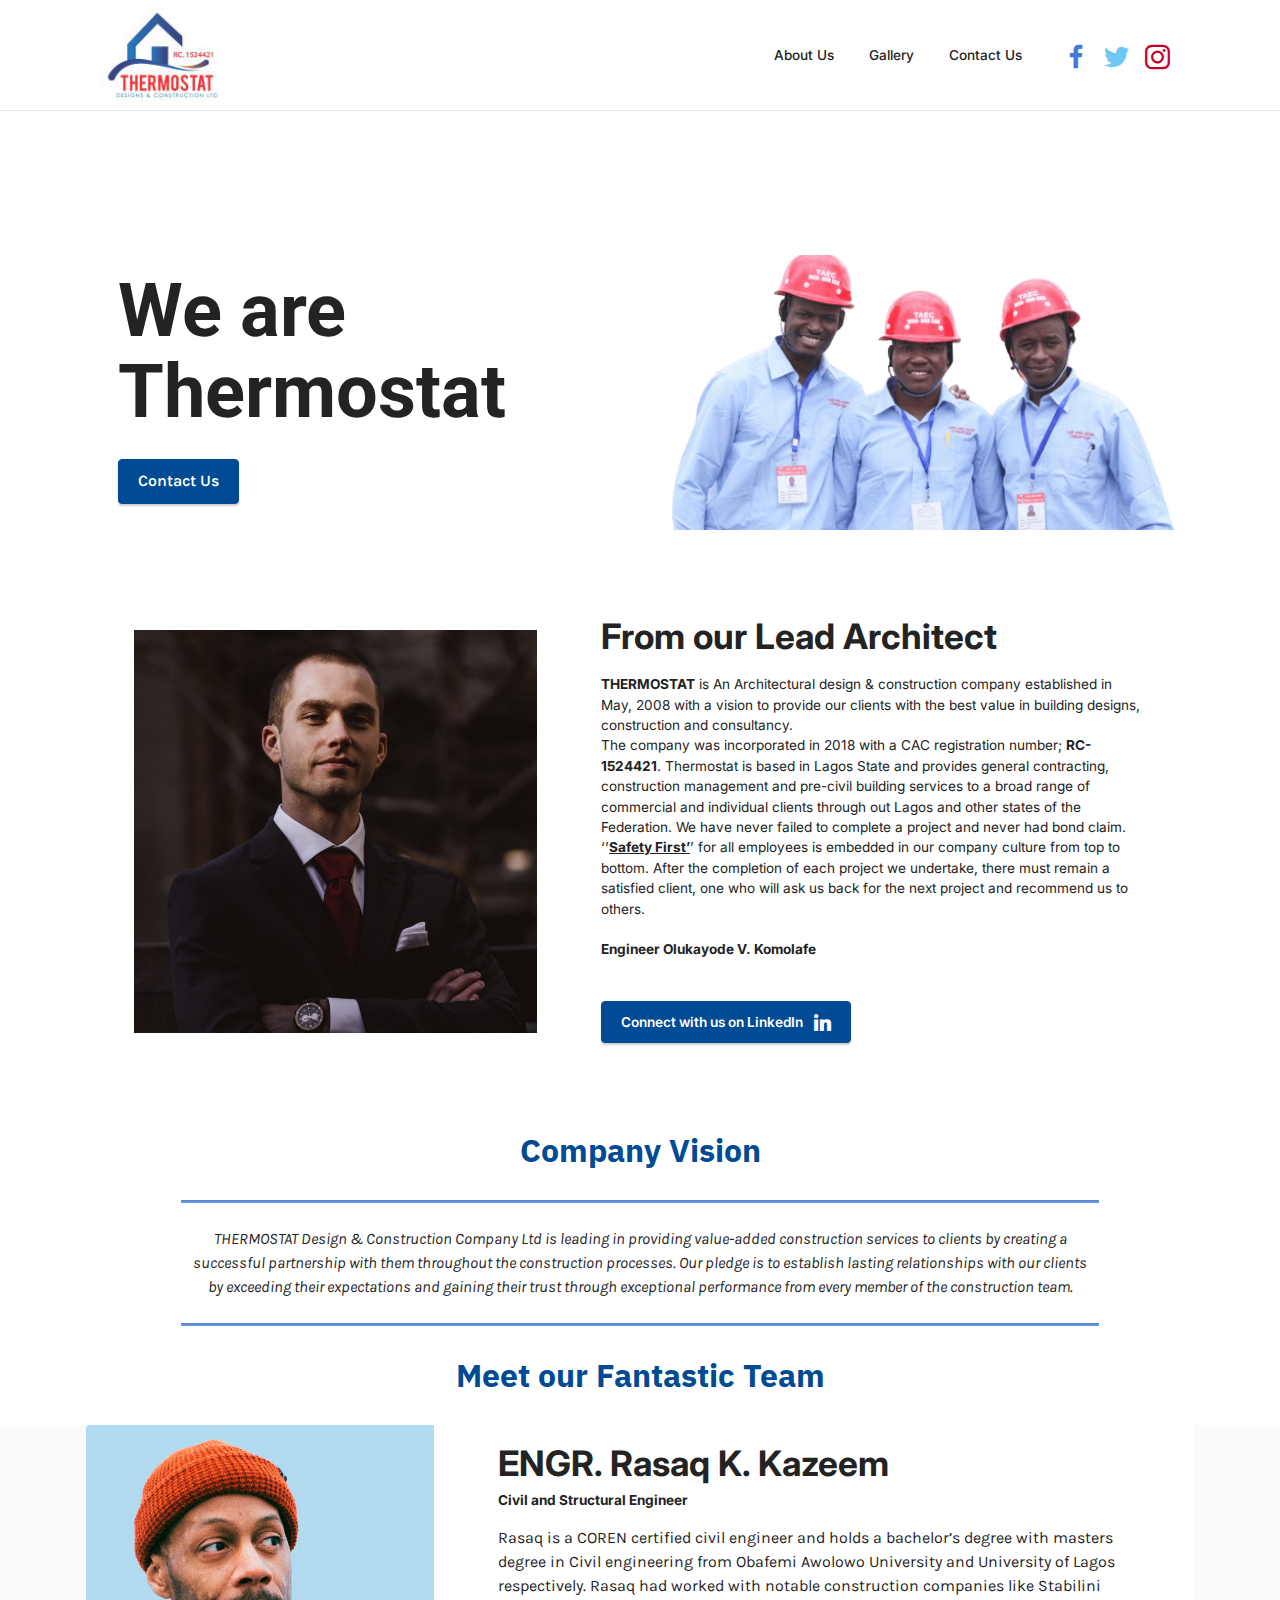
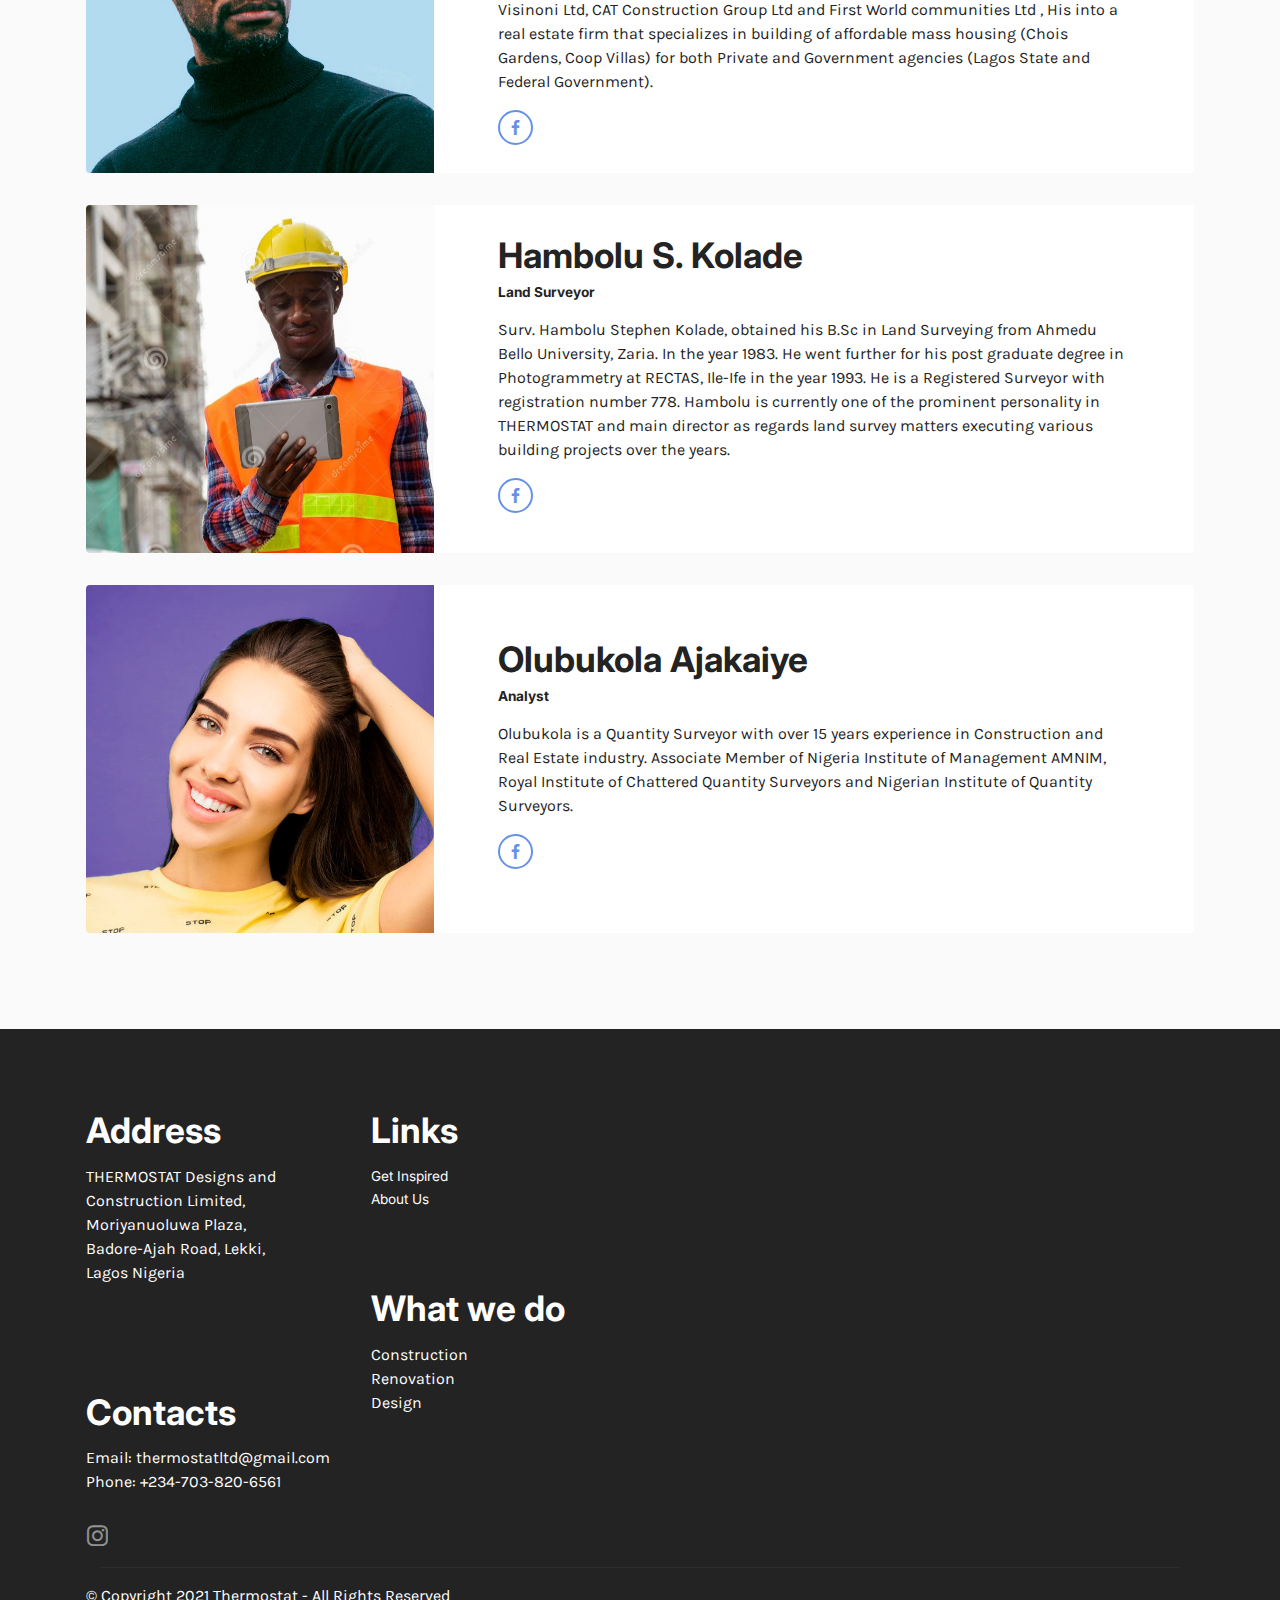
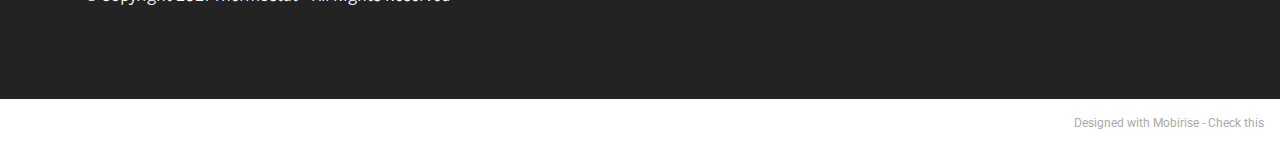
==== commit 2ba2a47e: "versionOne" ====
--- a/about.html
+++ b/about.html
@@ -48,7 +48,7 @@
             </button>
             <div class="collapse navbar-collapse" id="navbarSupportedContent">
                 <ul class="navbar-nav nav-dropdown nav-right" data-app-modern-menu="true"><li class="nav-item"><a class="nav-link link text-black text-primary display-4" href="about.html">
-                            About Us</a></li><li class="nav-item"><a class="nav-link link text-black text-primary display-4" href="construction.html" aria-expanded="false">
+                            About Us</a></li><li class="nav-item"><a class="nav-link link text-black text-primary display-4" href="gallery.html" aria-expanded="false">
                             Gallery</a></li><li class="nav-item"><a class="nav-link link text-black text-primary display-4" href="mailto:thermostatltd@gmail.com">
                             Contact Us</a></li></ul>
                 <div class="icons-menu">
@@ -285,12 +285,10 @@
                     <strong>Links</strong>
                 </h5>
                 <ul class="list mbr-fonts-style mb-4 display-4">
-                    <li class="mbr-text item-wrap">
-                        Order a Design</li><li class="mbr-text item-wrap">Start your house</li><li class="mbr-text item-wrap">Acquire new property</li><li class="mbr-text item-wrap">Get Inspired</li>
+                    <li class="mbr-text item-wrap"><span style="font-size: 0.85rem;"><a href="gallery.html" class="text-white">Get Inspired</a></span></li><li class="mbr-text item-wrap"><span style="font-size: 0.85rem;"><a href="about.html" class="text-white">About Us</a><br></span><br></li>
                 </ul>
-                <h5 class="mbr-section-subtitle mbr-fonts-style mb-2 mt-5 display-5">
-                    <strong>About Us</strong></h5>
-                <p class="mbr-text mbr-fonts-style mb-4 display-7">What we do<br>Leadership<br>Careers</p>
+                <h5 class="mbr-section-subtitle mbr-fonts-style mb-2 mt-5 display-5"><strong>What we do</strong></h5>
+                <p class="mbr-text mbr-fonts-style mb-4 display-7">Construction<br>Renovation<br>Design</p>
             </div>
             <div class="col-12 col-md-6">
                 <div class="google-map"><iframe frameborder="0" style="border:0" src="https://www.google.com/maps/embed?pb=!1m18!1m12!1m3!1d247.75878754926163!2d3.6013709688642686!3d6.5038795688010085!2m3!1f0!2f0!3f0!3m2!1i1024!2i768!4f13.1!3m3!1m2!1s0x103bfa6a62e0cfd1%3A0x68e7633f0a376bea!2sBadore%20Rd%2C%20Lambasa%2C%20Lekki%2C%20Nigeria!5e0!3m2!1sen!2sru!4v1618786072314!5m2!1sen!2sru" allowfullscreen=""></iframe></div>
@@ -323,7 +321,7 @@
             </div>
         </div>
     </div>
-</section><section style="background-color: #fff; font-family: -apple-system, BlinkMacSystemFont, 'Segoe UI', 'Roboto', 'Helvetica Neue', Arial, sans-serif; color:#aaa; font-size:12px; padding: 0; align-items: center; display: flex;"><a href="https://mobirise.site/v" style="flex: 1 1; height: 3rem; padding-left: 1rem;"></a><p style="flex: 0 0 auto; margin:0; padding-right:1rem;">Mobirise website software - <a href="https://mobirise.site/o" style="color:#aaa;">More here</a></p></section><script src="assets/web/assets/jquery/jquery.min.js"></script>  <script src="assets/popper/popper.min.js"></script>  <script src="assets/tether/tether.min.js"></script>  <script src="assets/bootstrap/js/bootstrap.min.js"></script>  <script src="assets/smoothscroll/smooth-scroll.js"></script>  <script src="assets/dropdown/js/nav-dropdown.js"></script>  <script src="assets/dropdown/js/navbar-dropdown.js"></script>  <script src="assets/touchswipe/jquery.touch-swipe.min.js"></script>  <script src="assets/theme/js/script.js"></script>  
+</section><section style="background-color: #fff; font-family: -apple-system, BlinkMacSystemFont, 'Segoe UI', 'Roboto', 'Helvetica Neue', Arial, sans-serif; color:#aaa; font-size:12px; padding: 0; align-items: center; display: flex;"><a href="https://mobirise.site/u" style="flex: 1 1; height: 3rem; padding-left: 1rem;"></a><p style="flex: 0 0 auto; margin:0; padding-right:1rem;">Designed with Mobirise - <a href="https://mobirise.site/l" style="color:#aaa;">Check this</a></p></section><script src="assets/web/assets/jquery/jquery.min.js"></script>  <script src="assets/popper/popper.min.js"></script>  <script src="assets/tether/tether.min.js"></script>  <script src="assets/bootstrap/js/bootstrap.min.js"></script>  <script src="assets/smoothscroll/smooth-scroll.js"></script>  <script src="assets/dropdown/js/nav-dropdown.js"></script>  <script src="assets/dropdown/js/navbar-dropdown.js"></script>  <script src="assets/touchswipe/jquery.touch-swipe.min.js"></script>  <script src="assets/theme/js/script.js"></script>  
   
   
 </body>
--- a/assets/mobirise/css/mbr-additional.css
+++ b/assets/mobirise/css/mbr-additional.css
@@ -2890,62 +2890,6 @@
 .cid-svmtDOs8r9 H5 {
   color: #ffe885;
 }
-.cid-svmtDPHA02 {
-  padding-top: 2rem;
-  padding-bottom: 0rem;
-  background-color: #f5faff;
-}
-.cid-svmtDPHA02 .card:not(:nth-last-child(1)) {
-  margin-bottom: 2rem;
-}
-.cid-svmtDPHA02 .card-wrapper {
-  background-color: #ffffff;
-  border-radius: 4px;
-}
-.cid-svmtDPHA02 .image-wrapper img {
-  width: 100%;
-  object-fit: cover;
-}
-.cid-svmtDPHA02 .social-row .soc-item {
-  display: inline-block;
-  text-align: center;
-  border-radius: 50%;
-  margin-right: 0.6rem;
-  margin-bottom: 1rem;
-  padding: 0.5rem;
-  border: 2px solid #6592e6;
-  transition: all 0.3s;
-}
-.cid-svmtDPHA02 .social-row .soc-item .mbr-iconfont {
-  display: flex;
-  justify-content: center;
-  align-content: center;
-  color: #6592e6;
-  font-size: 1.5rem;
-  transition: all 0.3s;
-}
-.cid-svmtDPHA02 .social-row .soc-item:hover {
-  background-color: #6592e6;
-}
-.cid-svmtDPHA02 .social-row .soc-item:hover .mbr-iconfont {
-  color: #ffffff;
-}
-@media (max-width: 767px) {
-  .cid-svmtDPHA02 .card-box {
-    padding: 1rem;
-  }
-}
-@media (min-width: 768px) {
-  .cid-svmtDPHA02 .card-box {
-    padding-right: 2rem;
-  }
-}
-@media (min-width: 992px) {
-  .cid-svmtDPHA02 .card-box {
-    padding-left: 2rem;
-    padding-right: 4rem;
-  }
-}
 .cid-svmtDXFlpw {
   padding-top: 2rem;
   padding-bottom: 1rem;
@@ -7414,7 +7358,7 @@
 .cid-sweGAy6GBt {
   padding-top: 120px;
   padding-bottom: 90px;
-  background-image: url("../../../assets/images/honourable-project-3-delta-state-1702x1132.jpg");
+  background-image: url("../../../assets/images/img-213-1076x804.jpg");
 }
 .cid-sweGAy6GBt .icons-media-container {
   display: flex;
@@ -7715,3 +7659,484 @@
   list-style-type: none;
   padding: 0;
 }
+.cid-svmtDK9muL .navbar-dropdown {
+  position: relative !important;
+}
+.cid-svmtDK9muL .dropdown-item:before {
+  font-family: Moririse2 !important;
+  content: '\e966';
+  display: inline-block;
+  width: 0;
+  position: absolute;
+  left: 1rem;
+  top: 0.5rem;
+  margin-right: 0.5rem;
+  line-height: 1;
+  font-size: inherit;
+  vertical-align: middle;
+  text-align: center;
+  overflow: hidden;
+  transform: scale(0, 1);
+  transition: all 0.25s ease-in-out;
+}
+.cid-svmtDK9muL .dropdown-menu {
+  padding: 0;
+}
+.cid-svmtDK9muL .dropdown-item {
+  border-bottom: 1px solid #e6e6e6;
+}
+.cid-svmtDK9muL .dropdown-item:hover,
+.cid-svmtDK9muL .dropdown-item:focus {
+  background: #6592e6 !important;
+  color: white !important;
+}
+.cid-svmtDK9muL .nav-dropdown .link {
+  padding: 0 0.3em !important;
+  margin: .667em 1em !important;
+}
+.cid-svmtDK9muL .nav-dropdown .link.dropdown-toggle::after {
+  margin-left: 0.5rem;
+  margin-top: 0.2rem;
+}
+.cid-svmtDK9muL .nav-link {
+  position: relative;
+}
+.cid-svmtDK9muL .container {
+  display: flex;
+  margin: auto;
+}
+.cid-svmtDK9muL .iconfont-wrapper {
+  color: #000000 !important;
+  font-size: 1.5rem;
+  padding-right: .5rem;
+}
+.cid-svmtDK9muL .navbar-caption {
+  padding-right: 4rem;
+}
+.cid-svmtDK9muL .dropdown-menu,
+.cid-svmtDK9muL .navbar.opened {
+  background: #ffffff !important;
+}
+.cid-svmtDK9muL .nav-item:focus,
+.cid-svmtDK9muL .nav-link:focus {
+  outline: none;
+}
+.cid-svmtDK9muL .dropdown .dropdown-menu .dropdown-item {
+  width: auto;
+  transition: all 0.25s ease-in-out;
+}
+.cid-svmtDK9muL .dropdown .dropdown-menu .dropdown-item::after {
+  right: 0.5rem;
+}
+.cid-svmtDK9muL .dropdown .dropdown-menu .dropdown-item .mbr-iconfont {
+  margin-left: -1.8rem;
+  padding-right: 1rem;
+  font-size: inherit;
+}
+.cid-svmtDK9muL .dropdown .dropdown-menu .dropdown-item .mbr-iconfont:before {
+  display: inline-block;
+  transform: scale(1, 1);
+  transition: all 0.25s ease-in-out;
+}
+.cid-svmtDK9muL .collapsed .dropdown-menu .dropdown-item:before {
+  display: none;
+}
+.cid-svmtDK9muL .collapsed .dropdown .dropdown-menu .dropdown-item {
+  padding: 0.235em 1.5em 0.235em 1.5em !important;
+  transition: none;
+  margin: 0 !important;
+}
+.cid-svmtDK9muL .navbar {
+  min-height: 77px;
+  transition: all .3s;
+  border-bottom: 1px solid transparent;
+  background: #ffffff;
+}
+.cid-svmtDK9muL .navbar:not(.navbar-short) {
+  border-bottom: 1px solid #e6e6e6;
+}
+.cid-svmtDK9muL .navbar.opened {
+  transition: all .3s;
+}
+.cid-svmtDK9muL .navbar .dropdown-item {
+  padding: .5rem 1.8rem;
+}
+.cid-svmtDK9muL .navbar .navbar-logo img {
+  width: auto;
+}
+.cid-svmtDK9muL .navbar .navbar-collapse {
+  justify-content: flex-end;
+  z-index: 1;
+}
+.cid-svmtDK9muL .navbar.collapsed .nav-item .nav-link::before {
+  display: none;
+}
+.cid-svmtDK9muL .navbar.collapsed.opened .dropdown-menu {
+  top: 0;
+}
+@media (min-width: 992px) {
+  .cid-svmtDK9muL .navbar.collapsed.opened:not(.navbar-short) .navbar-collapse {
+    max-height: calc(98.5vh - 5.9rem);
+  }
+}
+.cid-svmtDK9muL .navbar.collapsed .dropdown-menu .dropdown-submenu {
+  left: 0 !important;
+}
+.cid-svmtDK9muL .navbar.collapsed .dropdown-menu .dropdown-item:after {
+  right: auto;
+}
+.cid-svmtDK9muL .navbar.collapsed .dropdown-menu .dropdown-toggle[data-toggle="dropdown-submenu"]:after {
+  margin-left: 0.5rem;
+  margin-top: 0.2rem;
+  border-top: 0.35em solid;
+  border-right: 0.35em solid transparent;
+  border-left: 0.35em solid transparent;
+  border-bottom: 0;
+  top: 55%;
+}
+.cid-svmtDK9muL .navbar.collapsed ul.navbar-nav li {
+  margin: auto;
+}
+.cid-svmtDK9muL .navbar.collapsed .dropdown-menu .dropdown-item {
+  padding: .25rem 1.5rem;
+  text-align: center;
+}
+.cid-svmtDK9muL .navbar.collapsed .icons-menu {
+  padding-left: 0;
+  padding-right: 0;
+  padding-top: .5rem;
+  padding-bottom: .5rem;
+}
+@media (max-width: 991px) {
+  .cid-svmtDK9muL .navbar .nav-item .nav-link::before {
+    display: none;
+  }
+  .cid-svmtDK9muL .navbar.opened .dropdown-menu {
+    top: 0;
+  }
+  .cid-svmtDK9muL .navbar .dropdown-menu .dropdown-submenu {
+    left: 0 !important;
+  }
+  .cid-svmtDK9muL .navbar .dropdown-menu .dropdown-item:after {
+    right: auto;
+  }
+  .cid-svmtDK9muL .navbar .dropdown-menu .dropdown-toggle[data-toggle="dropdown-submenu"]:after {
+    margin-left: 0.5rem;
+    margin-top: 0.2rem;
+    border-top: 0.35em solid;
+    border-right: 0.35em solid transparent;
+    border-left: 0.35em solid transparent;
+    border-bottom: 0;
+    top: 55%;
+  }
+  .cid-svmtDK9muL .navbar .navbar-logo img {
+    height: 3.8rem !important;
+  }
+  .cid-svmtDK9muL .navbar ul.navbar-nav li {
+    margin: auto;
+  }
+  .cid-svmtDK9muL .navbar .dropdown-menu .dropdown-item {
+    padding: .25rem 1.5rem !important;
+    text-align: center;
+  }
+  .cid-svmtDK9muL .navbar .navbar-brand {
+    flex-shrink: initial;
+    flex-basis: auto;
+    word-break: break-word;
+    padding-right: 2rem;
+  }
+  .cid-svmtDK9muL .navbar .navbar-toggler {
+    flex-basis: auto;
+  }
+  .cid-svmtDK9muL .navbar .icons-menu {
+    padding-left: 0;
+    padding-top: .5rem;
+    padding-bottom: .5rem;
+  }
+}
+.cid-svmtDK9muL .navbar.navbar-short {
+  min-height: 60px;
+}
+.cid-svmtDK9muL .navbar.navbar-short .navbar-logo img {
+  height: 3rem !important;
+}
+.cid-svmtDK9muL .navbar.navbar-short .navbar-brand {
+  padding: 0;
+}
+.cid-svmtDK9muL .navbar-brand {
+  flex-shrink: 0;
+  align-items: center;
+  margin-right: 0;
+  padding: 0;
+  transition: all .3s;
+  word-break: break-word;
+  z-index: 1;
+}
+.cid-svmtDK9muL .navbar-brand .navbar-caption {
+  line-height: inherit !important;
+}
+.cid-svmtDK9muL .navbar-brand .navbar-logo a {
+  outline: none;
+}
+.cid-svmtDK9muL .dropdown-item.active,
+.cid-svmtDK9muL .dropdown-item:active {
+  background-color: transparent;
+}
+.cid-svmtDK9muL .navbar-expand-lg .navbar-nav .nav-link {
+  padding: 0;
+}
+.cid-svmtDK9muL .nav-dropdown .link.dropdown-toggle {
+  margin-right: 1.667em;
+}
+.cid-svmtDK9muL .nav-dropdown .link.dropdown-toggle[aria-expanded="true"] {
+  margin-right: 0;
+  padding: 0.667em 1.667em;
+}
+.cid-svmtDK9muL .navbar.navbar-expand-lg .dropdown .dropdown-menu {
+  background: #ffffff;
+}
+.cid-svmtDK9muL .navbar.navbar-expand-lg .dropdown .dropdown-menu .dropdown-submenu {
+  margin: 0;
+  left: 100%;
+}
+.cid-svmtDK9muL .navbar .dropdown.open > .dropdown-menu {
+  display: block;
+}
+.cid-svmtDK9muL ul.navbar-nav {
+  flex-wrap: wrap;
+}
+.cid-svmtDK9muL .navbar-buttons {
+  text-align: center;
+  min-width: 170px;
+}
+.cid-svmtDK9muL button.navbar-toggler {
+  outline: none;
+  width: 31px;
+  height: 20px;
+  cursor: pointer;
+  transition: all .2s;
+  position: relative;
+  align-self: center;
+}
+.cid-svmtDK9muL button.navbar-toggler .hamburger span {
+  position: absolute;
+  right: 0;
+  width: 30px;
+  height: 2px;
+  border-right: 5px;
+  background-color: currentColor;
+}
+.cid-svmtDK9muL button.navbar-toggler .hamburger span:nth-child(1) {
+  top: 0;
+  transition: all .2s;
+}
+.cid-svmtDK9muL button.navbar-toggler .hamburger span:nth-child(2) {
+  top: 8px;
+  transition: all .15s;
+}
+.cid-svmtDK9muL button.navbar-toggler .hamburger span:nth-child(3) {
+  top: 8px;
+  transition: all .15s;
+}
+.cid-svmtDK9muL button.navbar-toggler .hamburger span:nth-child(4) {
+  top: 16px;
+  transition: all .2s;
+}
+.cid-svmtDK9muL nav.opened .hamburger span:nth-child(1) {
+  top: 8px;
+  width: 0;
+  opacity: 0;
+  right: 50%;
+  transition: all .2s;
+}
+.cid-svmtDK9muL nav.opened .hamburger span:nth-child(2) {
+  transform: rotate(45deg);
+  transition: all .25s;
+}
+.cid-svmtDK9muL nav.opened .hamburger span:nth-child(3) {
+  transform: rotate(-45deg);
+  transition: all .25s;
+}
+.cid-svmtDK9muL nav.opened .hamburger span:nth-child(4) {
+  top: 8px;
+  width: 0;
+  opacity: 0;
+  right: 50%;
+  transition: all .2s;
+}
+.cid-svmtDK9muL .navbar-dropdown {
+  padding: .5rem 1rem;
+}
+.cid-svmtDK9muL a.nav-link {
+  display: flex;
+  align-items: center;
+  justify-content: center;
+}
+.cid-svmtDK9muL .icons-menu {
+  flex-wrap: nowrap;
+  display: flex;
+  justify-content: center;
+  padding-left: 1rem;
+  padding-right: 1rem;
+  padding-top: 0.3rem;
+  text-align: center;
+}
+@media screen and (-ms-high-contrast: active), (-ms-high-contrast: none) {
+  .cid-svmtDK9muL .navbar {
+    height: 77px;
+  }
+  .cid-svmtDK9muL .navbar.opened {
+    height: auto;
+  }
+  .cid-svmtDK9muL .nav-item .nav-link:hover::before {
+    width: 175%;
+    max-width: calc(100% + 2rem);
+    left: -1rem;
+  }
+}
+.cid-sxBsbcgGcA {
+  padding-top: 6rem;
+  padding-bottom: 6rem;
+  background-image: url("../../../assets/images/background6.jpg");
+}
+.cid-sxBseBMQsS {
+  padding-top: 5rem;
+  padding-bottom: 5rem;
+  background-color: #ffffff;
+}
+.cid-sxBseBMQsS .image-wrapper {
+  display: flex;
+  align-items: center;
+}
+.cid-sxBseBMQsS .card-wrapper {
+  margin-bottom: 2rem;
+  display: flex;
+  border-radius: 4px;
+  background: #fafafa;
+}
+@media (max-width: 991px) {
+  .cid-sxBseBMQsS .card-wrapper {
+    padding: 1rem 2rem;
+  }
+}
+@media (min-width: 992px) {
+  .cid-sxBseBMQsS .card-wrapper {
+    padding: 2rem 4rem;
+  }
+}
+.cid-sxBseBMQsS .mbr-iconfont {
+  font-size: 2rem;
+  padding-right: 1.5rem;
+  color: #6592e6;
+}
+.cid-sxBsK5BJVk {
+  padding-top: 6rem;
+  padding-bottom: 6rem;
+  background-color: #ffffff;
+}
+.cid-sxBsK5BJVk .mbr-overlay {
+  background-color: #ffffff;
+  opacity: 0.4;
+}
+.cid-sxBsK5BJVk form .mbr-section-btn {
+  text-align: center;
+  width: 100%;
+}
+.cid-sxBsK5BJVk form .mbr-section-btn .btn {
+  display: inline-flex;
+}
+@media (max-width: 991px) {
+  .cid-sxBsK5BJVk form .mbr-section-btn .btn {
+    width: 100%;
+  }
+}
+.cid-svmtDZ6YeK {
+  padding-top: 75px;
+  padding-bottom: 75px;
+  background-color: #232323;
+}
+@media (max-width: 767px) {
+  .cid-svmtDZ6YeK .content {
+    text-align: center;
+  }
+  .cid-svmtDZ6YeK .content > div:not(:last-child) {
+    margin-bottom: 2rem;
+  }
+}
+.cid-svmtDZ6YeK .map {
+  height: 18.75rem;
+}
+@media (max-width: 767px) {
+  .cid-svmtDZ6YeK .footer-lower .copyright {
+    margin-bottom: 1rem;
+    text-align: center;
+  }
+}
+.cid-svmtDZ6YeK .footer-lower hr {
+  margin: 1rem 0;
+  border-color: #fff;
+  opacity: 0.05;
+}
+.cid-svmtDZ6YeK .google-map {
+  height: 25rem;
+  position: relative;
+}
+.cid-svmtDZ6YeK .google-map iframe {
+  height: 100%;
+  width: 100%;
+}
+.cid-svmtDZ6YeK .google-map [data-state-details] {
+  color: #6b6763;
+  font-family: Montserrat;
+  height: 1.5em;
+  margin-top: -0.75em;
+  padding-left: 1.25rem;
+  padding-right: 1.25rem;
+  position: absolute;
+  text-align: center;
+  top: 50%;
+  width: 100%;
+}
+.cid-svmtDZ6YeK .google-map[data-state] {
+  background: #e9e5dc;
+}
+.cid-svmtDZ6YeK .google-map[data-state="loading"] [data-state-details] {
+  display: none;
+}
+.cid-svmtDZ6YeK .social-list {
+  padding-left: 0;
+  margin-bottom: 0;
+  margin-left: -7px;
+  list-style: none;
+  display: flex;
+  -webkit-justify-content: flex-start;
+  justify-content: flex-start;
+  -webkit-flex-wrap: wrap;
+  flex-wrap: wrap;
+}
+.cid-svmtDZ6YeK .social-list .mbr-iconfont-social {
+  font-size: 1.3rem;
+  color: #fff;
+}
+.cid-svmtDZ6YeK .social-list .soc-item {
+  margin: 0 0.5rem;
+}
+.cid-svmtDZ6YeK .social-list a {
+  margin: 0;
+  opacity: 0.5;
+  -webkit-transition: 0.2s linear;
+  transition: 0.2s linear;
+}
+.cid-svmtDZ6YeK .social-list a:hover {
+  opacity: 1;
+}
+@media (max-width: 767px) {
+  .cid-svmtDZ6YeK .social-list {
+    -webkit-justify-content: center;
+    justify-content: center;
+  }
+}
+.cid-svmtDZ6YeK .list {
+  list-style-type: none;
+  padding: 0;
+}
--- a/assets/mobirise/css/mbr-additional.css
+++ b/assets/mobirise/css/mbr-additional.css
@@ -2890,62 +2890,6 @@
 .cid-svmtDOs8r9 H5 {
   color: #ffe885;
 }
-.cid-svmtDPHA02 {
-  padding-top: 2rem;
-  padding-bottom: 0rem;
-  background-color: #f5faff;
-}
-.cid-svmtDPHA02 .card:not(:nth-last-child(1)) {
-  margin-bottom: 2rem;
-}
-.cid-svmtDPHA02 .card-wrapper {
-  background-color: #ffffff;
-  border-radius: 4px;
-}
-.cid-svmtDPHA02 .image-wrapper img {
-  width: 100%;
-  object-fit: cover;
-}
-.cid-svmtDPHA02 .social-row .soc-item {
-  display: inline-block;
-  text-align: center;
-  border-radius: 50%;
-  margin-right: 0.6rem;
-  margin-bottom: 1rem;
-  padding: 0.5rem;
-  border: 2px solid #6592e6;
-  transition: all 0.3s;
-}
-.cid-svmtDPHA02 .social-row .soc-item .mbr-iconfont {
-  display: flex;
-  justify-content: center;
-  align-content: center;
-  color: #6592e6;
-  font-size: 1.5rem;
-  transition: all 0.3s;
-}
-.cid-svmtDPHA02 .social-row .soc-item:hover {
-  background-color: #6592e6;
-}
-.cid-svmtDPHA02 .social-row .soc-item:hover .mbr-iconfont {
-  color: #ffffff;
-}
-@media (max-width: 767px) {
-  .cid-svmtDPHA02 .card-box {
-    padding: 1rem;
-  }
-}
-@media (min-width: 768px) {
-  .cid-svmtDPHA02 .card-box {
-    padding-right: 2rem;
-  }
-}
-@media (min-width: 992px) {
-  .cid-svmtDPHA02 .card-box {
-    padding-left: 2rem;
-    padding-right: 4rem;
-  }
-}
 .cid-svmtDXFlpw {
   padding-top: 2rem;
   padding-bottom: 1rem;
@@ -7414,7 +7358,7 @@
 .cid-sweGAy6GBt {
   padding-top: 120px;
   padding-bottom: 90px;
-  background-image: url("../../../assets/images/honourable-project-3-delta-state-1702x1132.jpg");
+  background-image: url("../../../assets/images/img-213-1076x804.jpg");
 }
 .cid-sweGAy6GBt .icons-media-container {
   display: flex;
@@ -7715,3 +7659,484 @@
   list-style-type: none;
   padding: 0;
 }
+.cid-svmtDK9muL .navbar-dropdown {
+  position: relative !important;
+}
+.cid-svmtDK9muL .dropdown-item:before {
+  font-family: Moririse2 !important;
+  content: '\e966';
+  display: inline-block;
+  width: 0;
+  position: absolute;
+  left: 1rem;
+  top: 0.5rem;
+  margin-right: 0.5rem;
+  line-height: 1;
+  font-size: inherit;
+  vertical-align: middle;
+  text-align: center;
+  overflow: hidden;
+  transform: scale(0, 1);
+  transition: all 0.25s ease-in-out;
+}
+.cid-svmtDK9muL .dropdown-menu {
+  padding: 0;
+}
+.cid-svmtDK9muL .dropdown-item {
+  border-bottom: 1px solid #e6e6e6;
+}
+.cid-svmtDK9muL .dropdown-item:hover,
+.cid-svmtDK9muL .dropdown-item:focus {
+  background: #6592e6 !important;
+  color: white !important;
+}
+.cid-svmtDK9muL .nav-dropdown .link {
+  padding: 0 0.3em !important;
+  margin: .667em 1em !important;
+}
+.cid-svmtDK9muL .nav-dropdown .link.dropdown-toggle::after {
+  margin-left: 0.5rem;
+  margin-top: 0.2rem;
+}
+.cid-svmtDK9muL .nav-link {
+  position: relative;
+}
+.cid-svmtDK9muL .container {
+  display: flex;
+  margin: auto;
+}
+.cid-svmtDK9muL .iconfont-wrapper {
+  color: #000000 !important;
+  font-size: 1.5rem;
+  padding-right: .5rem;
+}
+.cid-svmtDK9muL .navbar-caption {
+  padding-right: 4rem;
+}
+.cid-svmtDK9muL .dropdown-menu,
+.cid-svmtDK9muL .navbar.opened {
+  background: #ffffff !important;
+}
+.cid-svmtDK9muL .nav-item:focus,
+.cid-svmtDK9muL .nav-link:focus {
+  outline: none;
+}
+.cid-svmtDK9muL .dropdown .dropdown-menu .dropdown-item {
+  width: auto;
+  transition: all 0.25s ease-in-out;
+}
+.cid-svmtDK9muL .dropdown .dropdown-menu .dropdown-item::after {
+  right: 0.5rem;
+}
+.cid-svmtDK9muL .dropdown .dropdown-menu .dropdown-item .mbr-iconfont {
+  margin-left: -1.8rem;
+  padding-right: 1rem;
+  font-size: inherit;
+}
+.cid-svmtDK9muL .dropdown .dropdown-menu .dropdown-item .mbr-iconfont:before {
+  display: inline-block;
+  transform: scale(1, 1);
+  transition: all 0.25s ease-in-out;
+}
+.cid-svmtDK9muL .collapsed .dropdown-menu .dropdown-item:before {
+  display: none;
+}
+.cid-svmtDK9muL .collapsed .dropdown .dropdown-menu .dropdown-item {
+  padding: 0.235em 1.5em 0.235em 1.5em !important;
+  transition: none;
+  margin: 0 !important;
+}
+.cid-svmtDK9muL .navbar {
+  min-height: 77px;
+  transition: all .3s;
+  border-bottom: 1px solid transparent;
+  background: #ffffff;
+}
+.cid-svmtDK9muL .navbar:not(.navbar-short) {
+  border-bottom: 1px solid #e6e6e6;
+}
+.cid-svmtDK9muL .navbar.opened {
+  transition: all .3s;
+}
+.cid-svmtDK9muL .navbar .dropdown-item {
+  padding: .5rem 1.8rem;
+}
+.cid-svmtDK9muL .navbar .navbar-logo img {
+  width: auto;
+}
+.cid-svmtDK9muL .navbar .navbar-collapse {
+  justify-content: flex-end;
+  z-index: 1;
+}
+.cid-svmtDK9muL .navbar.collapsed .nav-item .nav-link::before {
+  display: none;
+}
+.cid-svmtDK9muL .navbar.collapsed.opened .dropdown-menu {
+  top: 0;
+}
+@media (min-width: 992px) {
+  .cid-svmtDK9muL .navbar.collapsed.opened:not(.navbar-short) .navbar-collapse {
+    max-height: calc(98.5vh - 5.9rem);
+  }
+}
+.cid-svmtDK9muL .navbar.collapsed .dropdown-menu .dropdown-submenu {
+  left: 0 !important;
+}
+.cid-svmtDK9muL .navbar.collapsed .dropdown-menu .dropdown-item:after {
+  right: auto;
+}
+.cid-svmtDK9muL .navbar.collapsed .dropdown-menu .dropdown-toggle[data-toggle="dropdown-submenu"]:after {
+  margin-left: 0.5rem;
+  margin-top: 0.2rem;
+  border-top: 0.35em solid;
+  border-right: 0.35em solid transparent;
+  border-left: 0.35em solid transparent;
+  border-bottom: 0;
+  top: 55%;
+}
+.cid-svmtDK9muL .navbar.collapsed ul.navbar-nav li {
+  margin: auto;
+}
+.cid-svmtDK9muL .navbar.collapsed .dropdown-menu .dropdown-item {
+  padding: .25rem 1.5rem;
+  text-align: center;
+}
+.cid-svmtDK9muL .navbar.collapsed .icons-menu {
+  padding-left: 0;
+  padding-right: 0;
+  padding-top: .5rem;
+  padding-bottom: .5rem;
+}
+@media (max-width: 991px) {
+  .cid-svmtDK9muL .navbar .nav-item .nav-link::before {
+    display: none;
+  }
+  .cid-svmtDK9muL .navbar.opened .dropdown-menu {
+    top: 0;
+  }
+  .cid-svmtDK9muL .navbar .dropdown-menu .dropdown-submenu {
+    left: 0 !important;
+  }
+  .cid-svmtDK9muL .navbar .dropdown-menu .dropdown-item:after {
+    right: auto;
+  }
+  .cid-svmtDK9muL .navbar .dropdown-menu .dropdown-toggle[data-toggle="dropdown-submenu"]:after {
+    margin-left: 0.5rem;
+    margin-top: 0.2rem;
+    border-top: 0.35em solid;
+    border-right: 0.35em solid transparent;
+    border-left: 0.35em solid transparent;
+    border-bottom: 0;
+    top: 55%;
+  }
+  .cid-svmtDK9muL .navbar .navbar-logo img {
+    height: 3.8rem !important;
+  }
+  .cid-svmtDK9muL .navbar ul.navbar-nav li {
+    margin: auto;
+  }
+  .cid-svmtDK9muL .navbar .dropdown-menu .dropdown-item {
+    padding: .25rem 1.5rem !important;
+    text-align: center;
+  }
+  .cid-svmtDK9muL .navbar .navbar-brand {
+    flex-shrink: initial;
+    flex-basis: auto;
+    word-break: break-word;
+    padding-right: 2rem;
+  }
+  .cid-svmtDK9muL .navbar .navbar-toggler {
+    flex-basis: auto;
+  }
+  .cid-svmtDK9muL .navbar .icons-menu {
+    padding-left: 0;
+    padding-top: .5rem;
+    padding-bottom: .5rem;
+  }
+}
+.cid-svmtDK9muL .navbar.navbar-short {
+  min-height: 60px;
+}
+.cid-svmtDK9muL .navbar.navbar-short .navbar-logo img {
+  height: 3rem !important;
+}
+.cid-svmtDK9muL .navbar.navbar-short .navbar-brand {
+  padding: 0;
+}
+.cid-svmtDK9muL .navbar-brand {
+  flex-shrink: 0;
+  align-items: center;
+  margin-right: 0;
+  padding: 0;
+  transition: all .3s;
+  word-break: break-word;
+  z-index: 1;
+}
+.cid-svmtDK9muL .navbar-brand .navbar-caption {
+  line-height: inherit !important;
+}
+.cid-svmtDK9muL .navbar-brand .navbar-logo a {
+  outline: none;
+}
+.cid-svmtDK9muL .dropdown-item.active,
+.cid-svmtDK9muL .dropdown-item:active {
+  background-color: transparent;
+}
+.cid-svmtDK9muL .navbar-expand-lg .navbar-nav .nav-link {
+  padding: 0;
+}
+.cid-svmtDK9muL .nav-dropdown .link.dropdown-toggle {
+  margin-right: 1.667em;
+}
+.cid-svmtDK9muL .nav-dropdown .link.dropdown-toggle[aria-expanded="true"] {
+  margin-right: 0;
+  padding: 0.667em 1.667em;
+}
+.cid-svmtDK9muL .navbar.navbar-expand-lg .dropdown .dropdown-menu {
+  background: #ffffff;
+}
+.cid-svmtDK9muL .navbar.navbar-expand-lg .dropdown .dropdown-menu .dropdown-submenu {
+  margin: 0;
+  left: 100%;
+}
+.cid-svmtDK9muL .navbar .dropdown.open > .dropdown-menu {
+  display: block;
+}
+.cid-svmtDK9muL ul.navbar-nav {
+  flex-wrap: wrap;
+}
+.cid-svmtDK9muL .navbar-buttons {
+  text-align: center;
+  min-width: 170px;
+}
+.cid-svmtDK9muL button.navbar-toggler {
+  outline: none;
+  width: 31px;
+  height: 20px;
+  cursor: pointer;
+  transition: all .2s;
+  position: relative;
+  align-self: center;
+}
+.cid-svmtDK9muL button.navbar-toggler .hamburger span {
+  position: absolute;
+  right: 0;
+  width: 30px;
+  height: 2px;
+  border-right: 5px;
+  background-color: currentColor;
+}
+.cid-svmtDK9muL button.navbar-toggler .hamburger span:nth-child(1) {
+  top: 0;
+  transition: all .2s;
+}
+.cid-svmtDK9muL button.navbar-toggler .hamburger span:nth-child(2) {
+  top: 8px;
+  transition: all .15s;
+}
+.cid-svmtDK9muL button.navbar-toggler .hamburger span:nth-child(3) {
+  top: 8px;
+  transition: all .15s;
+}
+.cid-svmtDK9muL button.navbar-toggler .hamburger span:nth-child(4) {
+  top: 16px;
+  transition: all .2s;
+}
+.cid-svmtDK9muL nav.opened .hamburger span:nth-child(1) {
+  top: 8px;
+  width: 0;
+  opacity: 0;
+  right: 50%;
+  transition: all .2s;
+}
+.cid-svmtDK9muL nav.opened .hamburger span:nth-child(2) {
+  transform: rotate(45deg);
+  transition: all .25s;
+}
+.cid-svmtDK9muL nav.opened .hamburger span:nth-child(3) {
+  transform: rotate(-45deg);
+  transition: all .25s;
+}
+.cid-svmtDK9muL nav.opened .hamburger span:nth-child(4) {
+  top: 8px;
+  width: 0;
+  opacity: 0;
+  right: 50%;
+  transition: all .2s;
+}
+.cid-svmtDK9muL .navbar-dropdown {
+  padding: .5rem 1rem;
+}
+.cid-svmtDK9muL a.nav-link {
+  display: flex;
+  align-items: center;
+  justify-content: center;
+}
+.cid-svmtDK9muL .icons-menu {
+  flex-wrap: nowrap;
+  display: flex;
+  justify-content: center;
+  padding-left: 1rem;
+  padding-right: 1rem;
+  padding-top: 0.3rem;
+  text-align: center;
+}
+@media screen and (-ms-high-contrast: active), (-ms-high-contrast: none) {
+  .cid-svmtDK9muL .navbar {
+    height: 77px;
+  }
+  .cid-svmtDK9muL .navbar.opened {
+    height: auto;
+  }
+  .cid-svmtDK9muL .nav-item .nav-link:hover::before {
+    width: 175%;
+    max-width: calc(100% + 2rem);
+    left: -1rem;
+  }
+}
+.cid-sxBsbcgGcA {
+  padding-top: 6rem;
+  padding-bottom: 6rem;
+  background-image: url("../../../assets/images/background6.jpg");
+}
+.cid-sxBseBMQsS {
+  padding-top: 5rem;
+  padding-bottom: 5rem;
+  background-color: #ffffff;
+}
+.cid-sxBseBMQsS .image-wrapper {
+  display: flex;
+  align-items: center;
+}
+.cid-sxBseBMQsS .card-wrapper {
+  margin-bottom: 2rem;
+  display: flex;
+  border-radius: 4px;
+  background: #fafafa;
+}
+@media (max-width: 991px) {
+  .cid-sxBseBMQsS .card-wrapper {
+    padding: 1rem 2rem;
+  }
+}
+@media (min-width: 992px) {
+  .cid-sxBseBMQsS .card-wrapper {
+    padding: 2rem 4rem;
+  }
+}
+.cid-sxBseBMQsS .mbr-iconfont {
+  font-size: 2rem;
+  padding-right: 1.5rem;
+  color: #6592e6;
+}
+.cid-sxBsK5BJVk {
+  padding-top: 6rem;
+  padding-bottom: 6rem;
+  background-color: #ffffff;
+}
+.cid-sxBsK5BJVk .mbr-overlay {
+  background-color: #ffffff;
+  opacity: 0.4;
+}
+.cid-sxBsK5BJVk form .mbr-section-btn {
+  text-align: center;
+  width: 100%;
+}
+.cid-sxBsK5BJVk form .mbr-section-btn .btn {
+  display: inline-flex;
+}
+@media (max-width: 991px) {
+  .cid-sxBsK5BJVk form .mbr-section-btn .btn {
+    width: 100%;
+  }
+}
+.cid-svmtDZ6YeK {
+  padding-top: 75px;
+  padding-bottom: 75px;
+  background-color: #232323;
+}
+@media (max-width: 767px) {
+  .cid-svmtDZ6YeK .content {
+    text-align: center;
+  }
+  .cid-svmtDZ6YeK .content > div:not(:last-child) {
+    margin-bottom: 2rem;
+  }
+}
+.cid-svmtDZ6YeK .map {
+  height: 18.75rem;
+}
+@media (max-width: 767px) {
+  .cid-svmtDZ6YeK .footer-lower .copyright {
+    margin-bottom: 1rem;
+    text-align: center;
+  }
+}
+.cid-svmtDZ6YeK .footer-lower hr {
+  margin: 1rem 0;
+  border-color: #fff;
+  opacity: 0.05;
+}
+.cid-svmtDZ6YeK .google-map {
+  height: 25rem;
+  position: relative;
+}
+.cid-svmtDZ6YeK .google-map iframe {
+  height: 100%;
+  width: 100%;
+}
+.cid-svmtDZ6YeK .google-map [data-state-details] {
+  color: #6b6763;
+  font-family: Montserrat;
+  height: 1.5em;
+  margin-top: -0.75em;
+  padding-left: 1.25rem;
+  padding-right: 1.25rem;
+  position: absolute;
+  text-align: center;
+  top: 50%;
+  width: 100%;
+}
+.cid-svmtDZ6YeK .google-map[data-state] {
+  background: #e9e5dc;
+}
+.cid-svmtDZ6YeK .google-map[data-state="loading"] [data-state-details] {
+  display: none;
+}
+.cid-svmtDZ6YeK .social-list {
+  padding-left: 0;
+  margin-bottom: 0;
+  margin-left: -7px;
+  list-style: none;
+  display: flex;
+  -webkit-justify-content: flex-start;
+  justify-content: flex-start;
+  -webkit-flex-wrap: wrap;
+  flex-wrap: wrap;
+}
+.cid-svmtDZ6YeK .social-list .mbr-iconfont-social {
+  font-size: 1.3rem;
+  color: #fff;
+}
+.cid-svmtDZ6YeK .social-list .soc-item {
+  margin: 0 0.5rem;
+}
+.cid-svmtDZ6YeK .social-list a {
+  margin: 0;
+  opacity: 0.5;
+  -webkit-transition: 0.2s linear;
+  transition: 0.2s linear;
+}
+.cid-svmtDZ6YeK .social-list a:hover {
+  opacity: 1;
+}
+@media (max-width: 767px) {
+  .cid-svmtDZ6YeK .social-list {
+    -webkit-justify-content: center;
+    justify-content: center;
+  }
+}
+.cid-svmtDZ6YeK .list {
+  list-style-type: none;
+  padding: 0;
+}
